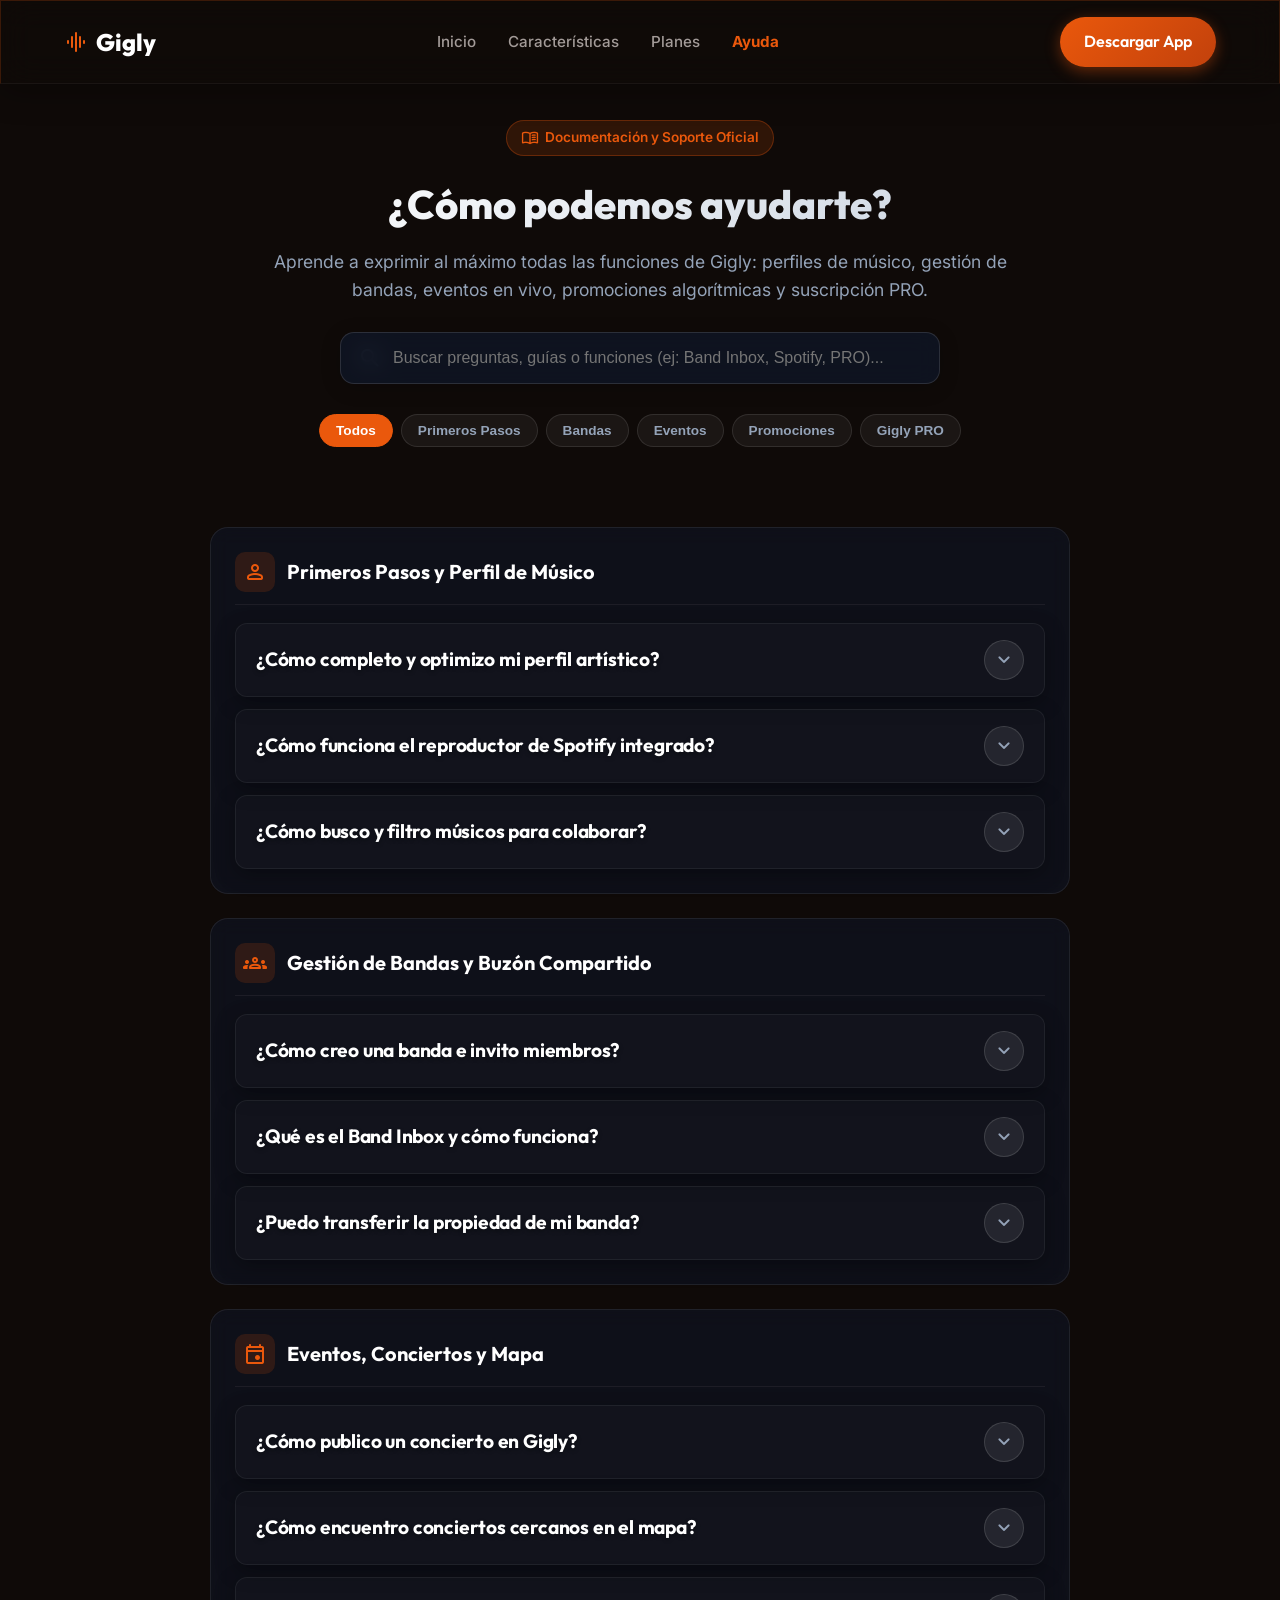
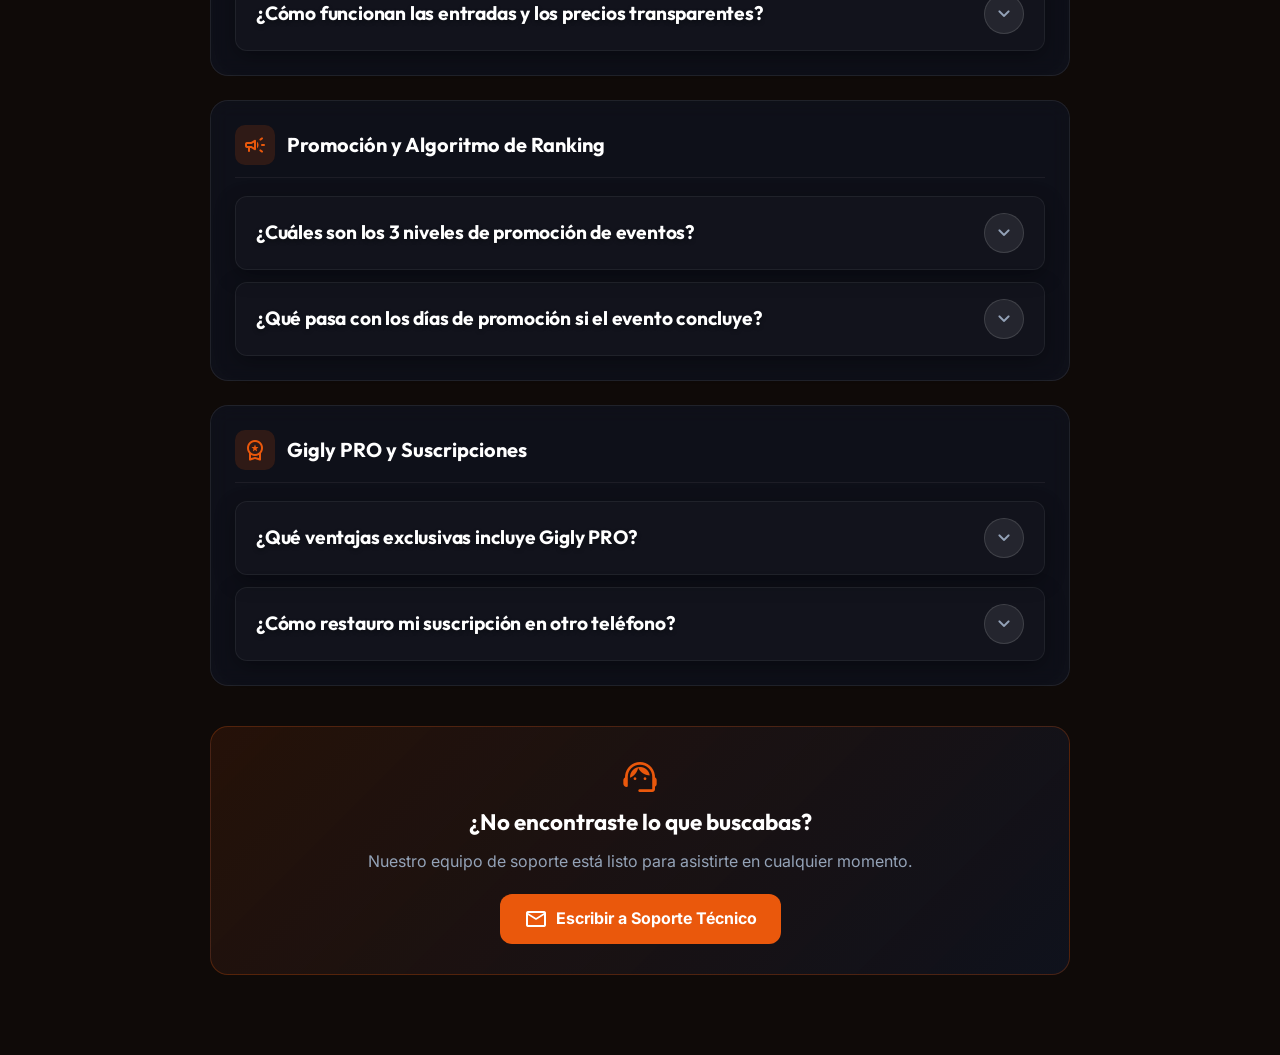
==== ayuda/index.html @ 51da0453 "feat(help): add interactive help center portal and redirects" ====
<!doctype html>
<html lang="es">

<head>
  <meta charset="UTF-8" />
  <meta name="viewport" content="width=device-width, initial-scale=1.0" />
  <title>Centro de Ayuda - Gigly</title>
  <meta name="description"
    content="Centro de Ayuda, guías de uso, tutoriales y preguntas frecuentes para músicos, bandas y organizadores en Gigly." />

  <!-- SEO & Open Graph -->
  <link rel="canonical" href="https://gigly-app.com/ayuda/" />
  <meta property="og:type" content="website" />
  <meta property="og:url" content="https://gigly-app.com/ayuda/" />
  <meta property="og:title" content="Centro de Ayuda - Gigly" />
  <meta property="og:description"
    content="Guías de uso, tutoriales paso a paso y preguntas frecuentes de la plataforma Gigly." />

  <!-- Fonts -->
  <link rel="preconnect" href="https://fonts.googleapis.com" />
  <link rel="preconnect" href="https://fonts.gstatic.com" crossorigin />
  <link
    href="https://fonts.googleapis.com/css2?family=Outfit:wght@300;400;500;600;700;800&family=Inter:wght@400;500;600;700&display=swap"
    rel="stylesheet" />

  <!-- Icons -->
  <link href="https://fonts.googleapis.com/css2?family=Material+Symbols+Rounded:opsz,wght,FILL,GRAD@24,400,1,0"
    rel="stylesheet" />

  <!-- Styles -->
  <link rel="stylesheet" href="../styles.css" />

  <style>
    .help-hero {
      padding: 120px 20px 40px;
      text-align: center;
      max-width: 800px;
      margin: 0 auto;
    }
    .help-badge {
      display: inline-flex;
      align-items: center;
      gap: 6px;
      background: rgba(234, 88, 12, 0.15);
      border: 1px solid rgba(234, 88, 12, 0.3);
      color: #ea580c;
      padding: 6px 14px;
      border-radius: 20px;
      font-size: 0.85rem;
      font-weight: 600;
      margin-bottom: 16px;
    }
    .help-title {
      font-size: 2.5rem;
      font-weight: 800;
      margin-bottom: 12px;
      background: linear-gradient(135deg, #ffffff 0%, #cbd5e1 100%);
      -webkit-background-clip: text;
      -webkit-text-fill-color: transparent;
    }
    .help-desc {
      color: #94a3b8;
      font-size: 1.1rem;
      line-height: 1.6;
      margin-bottom: 28px;
    }
    .search-wrapper {
      position: relative;
      max-width: 600px;
      margin: 0 auto 30px;
    }
    .search-input {
      width: 100%;
      padding: 16px 20px 16px 52px;
      border-radius: 14px;
      border: 1px solid rgba(255, 255, 255, 0.12);
      background: rgba(15, 23, 42, 0.7);
      backdrop-filter: blur(12px);
      color: #fff;
      font-size: 1rem;
      outline: none;
      transition: all 0.2s ease;
      box-shadow: 0 4px 20px rgba(0, 0, 0, 0.2);
    }
    .search-input:focus {
      border-color: #ea580c;
      box-shadow: 0 0 0 3px rgba(234, 88, 12, 0.25);
    }
    .search-icon {
      position: absolute;
      left: 18px;
      top: 50%;
      transform: translateY(-50%);
      color: #94a3b8;
      pointer-events: none;
    }
    .filter-pills {
      display: flex;
      flex-wrap: wrap;
      justify-content: center;
      gap: 8px;
      margin-bottom: 40px;
    }
    .filter-pill {
      background: rgba(255, 255, 255, 0.05);
      border: 1px solid rgba(255, 255, 255, 0.1);
      color: #94a3b8;
      padding: 8px 16px;
      border-radius: 20px;
      font-size: 0.85rem;
      font-weight: 600;
      cursor: pointer;
      transition: all 0.2s ease;
    }
    .filter-pill:hover,
    .filter-pill.active {
      background: #ea580c;
      color: #fff;
      border-color: #ea580c;
    }
    .help-container {
      max-width: 900px;
      margin: 0 auto;
      padding: 0 20px 80px;
    }
    .category-card {
      background: rgba(15, 23, 42, 0.5);
      border: 1px solid rgba(255, 255, 255, 0.08);
      border-radius: 18px;
      padding: 24px;
      margin-bottom: 24px;
      backdrop-filter: blur(10px);
    }
    .category-header {
      display: flex;
      align-items: center;
      gap: 12px;
      margin-bottom: 18px;
      padding-bottom: 12px;
      border-bottom: 1px solid rgba(255, 255, 255, 0.06);
    }
    .category-icon {
      width: 40px;
      height: 40px;
      border-radius: 10px;
      background: rgba(234, 88, 12, 0.15);
      color: #ea580c;
      display: flex;
      align-items: center;
      justify-content: center;
    }
    .category-title {
      font-size: 1.25rem;
      font-weight: 700;
      color: #fff;
      margin: 0;
    }
    .faq-accordion {
      display: flex;
      flex-direction: column;
      gap: 12px;
    }
    .faq-item {
      border: 1px solid rgba(255, 255, 255, 0.06);
      border-radius: 12px;
      background: rgba(255, 255, 255, 0.02);
      overflow: hidden;
      transition: all 0.2s ease;
    }
    .faq-item:hover {
      border-color: rgba(234, 88, 12, 0.3);
    }
    .faq-question {
      padding: 16px 20px;
      display: flex;
      align-items: center;
      justify-content: space-between;
      cursor: pointer;
      font-weight: 600;
      color: #e2e8f0;
      user-select: none;
    }
    .faq-question .chevron {
      color: #94a3b8;
      transition: transform 0.2s ease;
    }
    .faq-item.open .chevron {
      transform: rotate(180deg);
      color: #ea580c;
    }
    .faq-answer {
      max-height: 0;
      overflow: hidden;
      transition: max-height 0.3s cubic-bezier(0, 1, 0, 1);
      padding: 0 20px;
      color: #94a3b8;
      font-size: 0.95rem;
      line-height: 1.6;
    }
    .faq-item.open .faq-answer {
      max-height: 500px;
      padding: 0 20px 18px;
    }
    .contact-card {
      background: linear-gradient(135deg, rgba(234, 88, 12, 0.1) 0%, rgba(15, 23, 42, 0.6) 100%);
      border: 1px solid rgba(234, 88, 12, 0.25);
      border-radius: 18px;
      padding: 30px;
      text-align: center;
      margin-top: 40px;
    }
    .contact-card h3 {
      font-size: 1.4rem;
      margin-bottom: 8px;
      color: #fff;
    }
    .contact-card p {
      color: #94a3b8;
      margin-bottom: 20px;
    }
    .btn-contact {
      display: inline-flex;
      align-items: center;
      gap: 8px;
      background: #ea580c;
      color: #fff;
      padding: 12px 24px;
      border-radius: 12px;
      font-weight: 700;
      text-decoration: none;
      transition: all 0.2s ease;
    }
    .btn-contact:hover {
      background: #c2410c;
      transform: translateY(-2px);
    }
  </style>
</head>

<body>
  <!-- Navigation -->
  <nav class="navbar glass">
    <div class="nav-content">
      <a href="../index.html" class="logo">
        <span class="material-symbols-rounded logo-icon">graphic_eq</span>
        Gigly
      </a>
      <div class="nav-links">
        <a href="../index.html">Inicio</a>
        <a href="../index.html#features">Características</a>
        <a href="../planes/index.html">Planes</a>
        <a href="index.html" style="color: #ea580c; font-weight: 700;">Ayuda</a>
      </div>
      <div class="nav-actions">
        <a href="../index.html#download" class="btn btn-primary">Descargar App</a>
      </div>
    </div>
  </nav>

  <!-- Hero & Buscador -->
  <header class="help-hero">
    <div class="help-badge">
      <span class="material-symbols-rounded" style="font-size: 18px;">menu_book</span>
      Documentación y Soporte Oficial
    </div>
    <h1 class="help-title">¿Cómo podemos ayudarte?</h1>
    <p class="help-desc">
      Aprende a exprimir al máximo todas las funciones de Gigly: perfiles de músico, gestión de bandas, eventos en vivo, promociones algorítmicas y suscripción PRO.
    </p>

    <div class="search-wrapper">
      <span class="material-symbols-rounded search-icon">search</span>
      <input type="text" id="helpSearch" class="search-input" placeholder="Buscar preguntas, guías o funciones (ej: Band Inbox, Spotify, PRO)..." autocomplete="off" />
    </div>

    <!-- Píldoras de filtro -->
    <div class="filter-pills" id="filterPills">
      <button class="filter-pill active" data-category="all">Todos</button>
      <button class="filter-pill" data-category="general">Primeros Pasos</button>
      <button class="filter-pill" data-category="bands">Bandas</button>
      <button class="filter-pill" data-category="events">Eventos</button>
      <button class="filter-pill" data-category="promotions">Promociones</button>
      <button class="filter-pill" data-category="pro">Gigly PRO</button>
    </div>
  </header>

  <!-- Contenedor Principal de Categorías -->
  <main class="help-container" id="helpContent">
    <!-- Categoría 1: Primeros Pasos -->
    <section class="category-card" data-category="general">
      <div class="category-header">
        <div class="category-icon">
          <span class="material-symbols-rounded">person</span>
        </div>
        <h2 class="category-title">Primeros Pasos y Perfil de Músico</h2>
      </div>
      <div class="faq-accordion">
        <div class="faq-item">
          <div class="faq-question">
            <span>¿Cómo completo y optimizo mi perfil artístico?</span>
            <span class="material-symbols-rounded chevron">expand_more</span>
          </div>
          <div class="faq-answer">
            Ve a tu perfil tocando tu avatar y pulsa <strong>Editar Perfil</strong>. Podrás ingresar tu nombre artístico, bio, instrumentos principales con nivel de destreza, géneros musicales y tus enlaces a redes sociales y reproductor embebido de Spotify.
          </div>
        </div>

        <div class="faq-item">
          <div class="faq-question">
            <span>¿Cómo funciona el reproductor de Spotify integrado?</span>
            <span class="material-symbols-rounded chevron">expand_more</span>
          </div>
          <div class="faq-answer">
            Copia el enlace de cualquier canción, álbum o playlist desde la app de Spotify y pégalo en la sección de enlaces de tu perfil. Gigly generará un widget interactivo donde otros usuarios podrán escuchar tus canciones sin salir de la app.
          </div>
        </div>

        <div class="faq-item">
          <div class="faq-question">
            <span>¿Cómo busco y filtro músicos para colaborar?</span>
            <span class="material-symbols-rounded chevron">expand_more</span>
          </div>
          <div class="faq-answer">
            En la pestaña <strong>Explorar Músicos</strong>, utiliza los filtros combinados de género musical, instrumento específico y distancia geográfica para localizar artistas que encajen con tu proyecto.
          </div>
        </div>
      </div>
    </section>

    <!-- Categoría 2: Bandas -->
    <section class="category-card" data-category="bands">
      <div class="category-header">
        <div class="category-icon">
          <span class="material-symbols-rounded">groups</span>
        </div>
        <h2 class="category-title">Gestión de Bandas y Buzón Compartido</h2>
      </div>
      <div class="faq-accordion">
        <div class="faq-item">
          <div class="faq-question">
            <span>¿Cómo creo una banda e invito miembros?</span>
            <span class="material-symbols-rounded chevron">expand_more</span>
          </div>
          <div class="faq-answer">
            Desde la pestaña <strong>Bandas</strong>, pulsa <strong>+ Crear Banda</strong>. Ingresa el nombre, género y foto. Luego, en el panel administrativo de la banda, pulsa <strong>Invitar Integrantes</strong> para buscarlos en Gigly o compartir un enlace directo.
          </div>
        </div>

        <div class="faq-item">
          <div class="faq-question">
            <span>¿Qué es el Band Inbox y cómo funciona?</span>
            <span class="material-symbols-rounded chevron">expand_more</span>
          </div>
          <div class="faq-answer">
            El <strong>Band Inbox</strong> es un buzón centralizado donde todos los administradores de una banda pueden leer y contestar mensajes de promotores, salas y fans en nombre de la agrupación musical, con registro interno del miembro que escribió.
          </div>
        </div>

        <div class="faq-item">
          <div class="faq-question">
            <span>¿Puedo transferir la propiedad de mi banda?</span>
            <span class="material-symbols-rounded chevron">expand_more</span>
          </div>
          <div class="faq-answer">
            Sí. Como Propietario, entra en el Panel de Administración de la banda > Miembros, selecciona al integrante deseado y pulsa <strong>Transferir Propiedad</strong> para delegar la titularidad legal del grupo.
          </div>
        </div>
      </div>
    </section>

    <!-- Categoría 3: Eventos -->
    <section class="category-card" data-category="events">
      <div class="category-header">
        <div class="category-icon">
          <span class="material-symbols-rounded">event</span>
        </div>
        <h2 class="category-title">Eventos, Conciertos y Mapa</h2>
      </div>
      <div class="faq-accordion">
        <div class="faq-item">
          <div class="faq-question">
            <span>¿Cómo publico un concierto en Gigly?</span>
            <span class="material-symbols-rounded chevron">expand_more</span>
          </div>
          <div class="faq-answer">
            En la sección de <strong>Eventos</strong>, pulsa <strong>+ Nuevo Evento</strong>. Completa el título, fecha, hora, ubicación exacta en el mapa, bandas participantes y el enlace de boletería oficial.
          </div>
        </div>

        <div class="faq-item">
          <div class="faq-question">
            <span>¿Cómo encuentro conciertos cercanos en el mapa?</span>
            <span class="material-symbols-rounded chevron">expand_more</span>
          </div>
          <div class="faq-answer">
            En la pestaña de Eventos, activa la <strong>Vista Mapa</strong>. Podrás ver los conciertos geolocalizados cerca de ti con el cálculo de distancia en kilómetros en tiempo real mediante GPS.
          </div>
        </div>

        <div class="faq-item">
          <div class="faq-question">
            <span>¿Cómo funcionan las entradas y los precios transparentes?</span>
            <span class="material-symbols-rounded chevron">expand_more</span>
          </div>
          <div class="faq-answer">
            Gigly muestra el precio numérico más accesible verificado por el proveedor (Ticketmaster, Eventbrite, etc.). Si no hay precio fijo confirmado o es preventa cerrada, verás honestamente <em>"Consultar boletería"</em> sin estimaciones erróneas.
          </div>
        </div>
      </div>
    </section>

    <!-- Categoría 4: Promociones -->
    <section class="category-card" data-category="promotions">
      <div class="category-header">
        <div class="category-icon">
          <span class="material-symbols-rounded">campaign</span>
        </div>
        <h2 class="category-title">Promoción y Algoritmo de Ranking</h2>
      </div>
      <div class="faq-accordion">
        <div class="faq-item">
          <div class="faq-question">
            <span>¿Cuáles son los 3 niveles de promoción de eventos?</span>
            <span class="material-symbols-rounded chevron">expand_more</span>
          </div>
          <div class="faq-answer">
            <strong>Básico:</strong> 100 puntos base de ranking y alcance en la ciudad del show.<br/>
            <strong>Intermedio:</strong> 200 puntos base, segmentación de ciudades adicionales y edad.<br/>
            <strong>Premium:</strong> 300 puntos base, máxima prioridad algorítmica y badge dorado "Destacado".
          </div>
        </div>

        <div class="faq-item">
          <div class="faq-question">
            <span>¿Qué pasa con los días de promoción si el evento concluye?</span>
            <span class="material-symbols-rounded chevron">expand_more</span>
          </div>
          <div class="faq-answer">
            El sistema limita la duración de la promoción a los días restantes hasta la fecha del evento. Cuando el concierto finaliza, la promoción se da de baja automáticamente para garantizar cero desperdicio de días en directos concluidos.
          </div>
        </div>
      </div>
    </section>

    <!-- Categoría 5: Gigly PRO -->
    <section class="category-card" data-category="pro">
      <div class="category-header">
        <div class="category-icon">
          <span class="material-symbols-rounded">workspace_premium</span>
        </div>
        <h2 class="category-title">Gigly PRO y Suscripciones</h2>
      </div>
      <div class="faq-accordion">
        <div class="faq-item">
          <div class="faq-question">
            <span>¿Qué ventajas exclusivas incluye Gigly PRO?</span>
            <span class="material-symbols-rounded chevron">expand_more</span>
          </div>
          <div class="faq-answer">
            Distintivo dorado PRO en tu perfil, curvas de analíticas por hora de las últimas 24 horas (vistas, guardados y clics de entradas), prioridad en búsquedas de músicos y proyectos ilimitados.
          </div>
        </div>

        <div class="faq-item">
          <div class="faq-question">
            <span>¿Cómo restauro mi suscripción en otro teléfono?</span>
            <span class="material-symbols-rounded chevron">expand_more</span>
          </div>
          <div class="faq-answer">
            Abre Gigly > Configuración > Cuenta y pulsa <strong>Restaurar Compras</strong>. Tu suscripción activa se sincronizará automáticamente con Google Play o Apple App Store.
          </div>
        </div>
      </div>
    </section>

    <!-- Tarjeta de Contacto Directo -->
    <div class="contact-card">
      <span class="material-symbols-rounded" style="font-size: 40px; color: #ea580c; margin-bottom: 8px;">support_agent</span>
      <h3>¿No encontraste lo que buscabas?</h3>
      <p>Nuestro equipo de soporte está listo para asistirte en cualquier momento.</p>
      <a href="mailto:support@gigly-app.com?subject=Consulta%20Soporte%20Gigly" class="btn-contact">
        <span class="material-symbols-rounded">mail</span>
        Escribir a Soporte Técnico
      </a>
    </div>
  </main>

  <script>
    // Acordeón interactivo
    document.querySelectorAll('.faq-question').forEach(question => {
      question.addEventListener('click', () => {
        const item = question.parentElement;
        const isOpen = item.classList.contains('open');
        
        // Cerrar otros en la misma categoría si se desea acordeón exclusivo
        item.parentElement.querySelectorAll('.faq-item').forEach(other => {
          if (other !== item) other.classList.remove('open');
        });
        
        item.classList.toggle('open', !isOpen);
      });
    });

    // Filtro por píldoras
    const pills = document.querySelectorAll('.filter-pill');
    const cards = document.querySelectorAll('.category-card');

    pills.forEach(pill => {
      pill.addEventListener('click', () => {
        pills.forEach(p => p.classList.remove('active'));
        pill.classList.add('active');

        const cat = pill.dataset.category;
        cards.forEach(card => {
          if (cat === 'all' || card.dataset.category === cat) {
            card.style.display = 'block';
          } else {
            card.style.display = 'none';
          }
        });
      });
    });

    // Búsqueda en tiempo real
    const searchInput = document.getElementById('helpSearch');
    searchInput.addEventListener('input', (e) => {
      const term = e.target.value.toLowerCase().trim();
      
      document.querySelectorAll('.faq-item').forEach(item => {
        const text = item.textContent.toLowerCase();
        if (text.includes(term)) {
          item.style.display = 'block';
          if (term.length > 2) item.classList.add('open');
        } else {
          item.style.display = 'none';
          item.classList.remove('open');
        }
      });

      // Mostrar/ocultar tarjetas según si tienen items visibles
      cards.forEach(card => {
        const visibleItems = card.querySelectorAll('.faq-item[style="display: block;"], .faq-item:not([style*="display: none"])');
        if (term === '' || visibleItems.length > 0) {
          card.style.display = 'block';
        } else {
          card.style.display = 'none';
        }
      });
    });
  </script>
</body>

</html>
---- styles.css ----
/* 
  Gigly (Gigly) - Premium Landing Page Styles 
*/

:root {
  /* Brand Colors */
  --primary: #ea580c;
  --primary-light: #fb923c;
  --primary-dark: #c2410c;

  /* Dark Theme Colors */
  --bg-color: #0f0a08;
  --surface: rgba(30, 20, 15, 0.6);
  --surface-light: rgba(45, 30, 22, 0.8);
  --text-primary: #ffffff;
  --text-secondary: #a39b98;

  /* Utilities */
  --glass-border: rgba(234, 88, 12, 0.2);
  --glass-shadow: 0 8px 32px 0 rgba(0, 0, 0, 0.3);
  --blur: blur(16px);
  --transition: all 0.3s cubic-bezier(0.25, 0.8, 0.25, 1);
}

* {
  margin: 0;
  padding: 0;
  box-sizing: border-box;
}

html {
  scroll-behavior: smooth;
}

body {
  font-family: "Inter", sans-serif;
  background-color: var(--bg-color);
  color: var(--text-primary);
  line-height: 1.6;
  overflow-x: hidden;
}

h1,
h2,
h3,
h4,
.logo {
  font-family: "Outfit", sans-serif;
}

/* Glassmorphism Utility */
.glass {
  background: var(--surface);
  backdrop-filter: var(--blur);
  -webkit-backdrop-filter: var(--blur);
  border: 1px solid var(--glass-border);
  box-shadow: var(--glass-shadow);
}

.text-gradient {
  background: linear-gradient(135deg, var(--primary-light), var(--primary));
  -webkit-background-clip: text;
  -webkit-text-fill-color: transparent;
  background-clip: text;
}

/* Buttons */
.btn {
  display: inline-flex;
  align-items: center;
  justify-content: center;
  gap: 8px;
  padding: 12px 24px;
  border-radius: 100px;
  font-family: "Outfit", sans-serif;
  font-weight: 600;
  font-size: 1rem;
  cursor: pointer;
  transition: var(--transition);
  border: none;
  text-decoration: none;
}

.btn-primary {
  background: linear-gradient(135deg, var(--primary), var(--primary-dark));
  color: white;
  box-shadow: 0 4px 15px rgba(234, 88, 12, 0.4);
}

.btn-primary:hover {
  transform: translateY(-2px);
  box-shadow: 0 6px 20px rgba(234, 88, 12, 0.6);
}

.btn-store {
  background: rgba(255, 255, 255, 0.1);
  color: white;
  border: 1px solid rgba(255, 255, 255, 0.2);
  backdrop-filter: blur(10px);
}

.btn-store:hover {
  background: rgba(255, 255, 255, 0.2);
  transform: translateY(-2px);
}

/* Navigation */
.navbar {
  position: fixed;
  top: 0;
  left: 0;
  width: 100%;
  z-index: 1000;
  border-bottom: 1px solid rgba(255, 255, 255, 0.05);
  background: rgba(15, 10, 8, 0.8);
}

.nav-content {
  max-width: 1200px;
  margin: 0 auto;
  padding: 16px 24px;
  display: flex;
  justify-content: space-between;
  align-items: center;
}

.logo {
  display: flex;
  align-items: center;
  gap: 8px;
  font-size: 1.5rem;
  font-weight: 800;
  color: white;
  text-decoration: none;
}

.logo-icon {
  color: var(--primary);
}

.nav-links {
  display: flex;
  gap: 32px;
}

.nav-links a {
  color: var(--text-secondary);
  text-decoration: none;
  font-weight: 500;
  transition: var(--transition);
  font-size: 0.95rem;
}

.nav-links a:hover {
  color: var(--primary-light);
}

.menu-btn {
  display: none;
  background: none;
  border: none;
  color: white;
  font-size: 1.5rem;
  cursor: pointer;
}

/* Hero Section */
.hero {
  min-height: calc(100vh - 80px);
  display: flex;
  align-items: center;
  position: relative;
  padding: 100px 24px 80px;
  overflow: hidden;
}

.hero-content {
  display: flex;
  flex-direction: column;
  align-items: center;
  text-align: center;
  max-width: 560px;
  width: 100%;
  margin: 0 auto;
}

.hero-background {
  position: absolute;
  top: -20%;
  right: -10%;
  width: 60%;
  height: 80%;
  background: radial-gradient(
    circle,
    rgba(234, 88, 12, 0.15) 0%,
    rgba(0, 0, 0, 0) 70%
  );
  filter: blur(60px);
  z-index: -1;
}

.hero-background::before {
  content: "";
  position: absolute;
  bottom: -50%;
  left: -50%;
  width: 80%;
  height: 80%;
  background: radial-gradient(
    circle,
    rgba(234, 88, 12, 0.1) 0%,
    rgba(0, 0, 0, 0) 70%
  );
  filter: blur(40px);
}

.hero > div {
  max-width: 1200px;
  margin: 0 auto;
  width: 100%;
  display: grid;
  grid-template-columns: minmax(0, 560px) minmax(300px, 1fr);
  gap: 60px;
  align-items: center;
  justify-content: center;
  justify-items: center;
}

/* Center hero content for better UX */
/* Duplicate hero content rule removed; main styling is defined above. */

.badge {
  display: inline-block;
  padding: 6px 16px;
  background: rgba(234, 88, 12, 0.1);
  border: 1px solid rgba(234, 88, 12, 0.3);
  color: var(--primary-light);
  border-radius: 100px;
  font-size: 0.85rem;
  font-weight: 600;
  margin-bottom: 24px;
}

.hero-title {
  font-size: 4rem;
  line-height: 1.1;
  margin-bottom: 24px;
  letter-spacing: -0.02em;
}

.hero-subtitle {
  font-size: 1.125rem;
  color: var(--text-secondary);
  margin-bottom: 32px;
  max-width: 720px;
}

.hero-buttons {
  display: flex;
  gap: 16px;
  justify-content: center;
}

/* Hero Visual (Mockup) */
.hero-visual {
  position: relative;
  display: flex;
  justify-content: center;
}

.mockup-container {
  width: 300px;
  height: 600px;
  background: #000;
  border-radius: 40px;
  padding: 12px;
  border: 2px solid #333;
  box-shadow:
    0 20px 50px rgba(0, 0, 0, 0.5),
    0 0 0 1px rgba(255, 255, 255, 0.1);
  position: relative;
  z-index: 2;
  transform: rotate(5deg);
  transition: transform 0.5s ease;
}

.mockup-container:hover {
  transform: rotate(0deg) translateY(-10px);
}

.mockup-screen {
  width: 100%;
  height: 100%;
  background: #111;
  border-radius: 30px;
  overflow: hidden;
  position: relative;
}

.mockup-img {
  width: 100%;
  height: 100%;
  object-fit: cover;
  opacity: 0.6;
}

.mockup-ui {
  position: absolute;
  top: 0;
  left: 0;
  width: 100%;
  height: 100%;
  display: flex;
  flex-direction: column;
  justify-content: space-between;
  padding: 20px;
}

.ui-header {
  display: flex;
  justify-content: space-between;
  color: white;
  font-weight: 600;
}

.ui-card {
  padding: 16px;
  border-radius: 16px;
  margin-bottom: 20px;
}

.ui-user {
  display: flex;
  gap: 12px;
  align-items: center;
  margin-bottom: 16px;
}

.avatar {
  width: 40px;
  height: 40px;
  border-radius: 50%;
  background: linear-gradient(135deg, var(--primary), #ff0055);
}

.ui-user .name {
  font-weight: 600;
  font-size: 0.9rem;
}

.ui-user .location {
  font-size: 0.75rem;
  color: var(--text-secondary);
}

.ui-action {
  text-align: center;
  padding: 10px;
  border-radius: 8px;
  font-size: 0.85rem;
  font-weight: 600;
}

.floating-badge {
  position: absolute;
  padding: 12px 20px;
  border-radius: 16px;
  display: flex;
  align-items: center;
  gap: 12px;
  z-index: 3;
  animation: float 6s ease-in-out infinite;
}

.floating-badge strong {
  display: block;
  font-size: 0.9rem;
  color: white;
}

.floating-badge span:not(.material-symbols-rounded) {
  font-size: 0.75rem;
  color: var(--text-secondary);
}

.badge-1 {
  bottom: 18%;
  left: 8px;
  animation-delay: 0s;
}

.badge-2 {
  top: 28%;
  right: 8px;
  animation-delay: 2s;
}

@keyframes float {
  0%,
  100% {
    transform: translateY(0);
  }

  50% {
    transform: translateY(-15px);
  }
}

/* Sections General */
.section {
  padding: 100px 24px;
  max-width: 1200px;
  margin: 0 auto;
}

.section-header {
  margin-bottom: 60px;
  text-align: center;
}

.section-title {
  font-size: 2.5rem;
  margin-bottom: 16px;
}

.section-desc {
  color: var(--text-secondary);
  font-size: 1.1rem;
  max-width: 600px;
  margin: 0 auto;
}

/* Mission Section */
.mission-section {
  position: relative;
}

.mission-section .section-content {
  background: linear-gradient(
    to right,
    rgba(30, 20, 15, 0.8),
    rgba(45, 30, 22, 0.4)
  );
  padding: 60px;
  border-radius: 32px;
  border: 1px solid rgba(255, 255, 255, 0.05);
}

/* Features Grid */
.features-grid {
  display: grid;
  grid-template-columns: repeat(auto-fit, minmax(300px, 1fr));
  gap: 30px;
}

.feature-card {
  padding: 32px;
  border-radius: 24px;
  transition: var(--transition);
}

.feature-card:hover {
  transform: translateY(-5px);
  border-color: rgba(234, 88, 12, 0.4);
}

.feature-icon {
  width: 56px;
  height: 56px;
  background: rgba(234, 88, 12, 0.1);
  color: var(--primary-light);
  border-radius: 16px;
  display: flex;
  align-items: center;
  justify-content: center;
  margin-bottom: 24px;
}

.feature-icon span {
  font-size: 28px;
}

.feature-card h3 {
  font-size: 1.25rem;
  margin-bottom: 12px;
}

.feature-card p {
  color: var(--text-secondary);
  font-size: 0.95rem;
}

/* Promo Grid */
.tiers-grid {
  display: grid;
  grid-template-columns: repeat(auto-fit, minmax(250px, 1fr));
  gap: 24px;
}

.tier-card {
  padding: 32px 24px;
  border-radius: 24px;
  text-align: center;
  position: relative;
  transition: var(--transition);
}

.tier-card:hover {
  transform: translateY(-5px);
}

.tier-card.featured {
  border: 2px solid var(--primary);
  background: rgba(234, 88, 12, 0.05);
}

.popular-tag {
  position: absolute;
  top: 0;
  left: 50%;
  transform: translate(-50%, -50%);
  background: var(--primary);
  color: white;
  padding: 4px 12px;
  border-radius: 100px;
  font-size: 0.75rem;
  font-weight: 700;
  text-transform: uppercase;
}

.tier-name {
  font-weight: 700;
  font-size: 1.5rem;
  margin-bottom: 4px;
}

.tier-price {
  font-size: 1rem;
  color: var(--text-secondary);
  margin-bottom: 20px;
}

/* CTA Section */
.cta-container {
  padding: 80px 40px;
  border-radius: 40px;
  text-align: center;
  background: linear-gradient(
    135deg,
    rgba(234, 88, 12, 0.1),
    rgba(0, 0, 0, 0.5)
  );
  border: 1px solid rgba(234, 88, 12, 0.3);
}

.cta-container h2 {
  font-size: 3rem;
  margin-bottom: 20px;
}

.cta-container p {
  font-size: 1.2rem;
  color: var(--text-secondary);
  max-width: 600px;
  margin: 0 auto;
}

/* Footer */
.footer {
  border-top: 1px solid rgba(255, 255, 255, 0.05);
  padding: 40px 24px 20px;
  background: rgba(10, 5, 3, 0.8);
}

.footer-content {
  max-width: 1200px;
  margin: 0 auto;
  display: grid;
  grid-template-columns: 1fr 2fr;
  gap: 30px;
  margin-bottom: 30px;
}

.footer-brand p {
  color: var(--text-secondary);
  margin-top: 16px;
  max-width: 300px;
}

.footer-links {
  display: flex;
  justify-content: flex-end;
  gap: 40px;
}

.link-group h4 {
  margin-bottom: 24px;
  font-size: 1.1rem;
}

.link-group a {
  display: block;
  color: var(--text-secondary);
  text-decoration: none;
  margin-bottom: 12px;
  transition: var(--transition);
}

.link-group a:hover {
  color: var(--primary);
}

.footer-bottom {
  max-width: 1200px;
  margin: 0 auto;
  text-align: center;
  padding-top: 30px;
  border-top: 1px solid rgba(255, 255, 255, 0.05);
  color: var(--text-secondary);
  font-size: 0.9rem;
}

/* Animations (Intersection Observer used in JS) */
.fade-up {
  opacity: 0;
  transform: translateY(30px);
  transition:
    opacity 0.8s ease,
    transform 0.8s ease;
}

.fade-up.visible {
  opacity: 1;
  transform: translateY(0);
}

.delay-1 {
  transition-delay: 0.1s;
}

.delay-2 {
  transition-delay: 0.2s;
}

.delay-3 {
  transition-delay: 0.3s;
}

/* Phone Device Mockup Frame (Android Simulator Clean Frame) */
.phone-mockup-frame {
  width: 320px;
  height: 650px;
  background: #0d0806;
  border-radius: 36px;
  padding: 6px;
  border: 3px solid #33241d;
  box-shadow:
    0 25px 60px rgba(0, 0, 0, 0.7),
    0 0 0 1px rgba(255, 255, 255, 0.08),
    0 0 35px rgba(234, 88, 12, 0.15);
  position: relative;
  overflow: hidden;
  display: flex;
  flex-direction: column;
  transition: transform 0.4s cubic-bezier(0.2, 0.8, 0.2, 1), box-shadow 0.4s ease;
}

.phone-mockup-frame:hover {
  transform: translateY(-6px);
  box-shadow:
    0 35px 80px rgba(0, 0, 0, 0.8),
    0 0 45px rgba(234, 88, 12, 0.3);
}

.phone-screen-container {
  width: 100%;
  height: 100%;
  background: #000;
  border-radius: 30px;
  overflow: hidden;
  position: relative;
}

.phone-screen-container img {
  width: 100%;
  height: 100%;
  object-fit: cover;
  object-position: top center;
  display: block;
  transition: opacity 0.3s ease, transform 0.3s ease;
}

/* ======================================================
   SHOWCASE SECTION STYLES
   ====================================================== */
.showcase-section {
  padding: 100px 24px;
  position: relative;
  background: radial-gradient(circle at 50% 30%, rgba(234, 88, 12, 0.06) 0%, transparent 70%);
}

.category-tabs {
  display: flex;
  justify-content: center;
  gap: 12px;
  flex-wrap: wrap;
  margin-bottom: 28px;
}

.category-tab-btn {
  background: rgba(255, 255, 255, 0.04);
  border: 1px solid rgba(255, 255, 255, 0.1);
  color: var(--text-secondary);
  padding: 12px 24px;
  border-radius: 100px;
  font-family: "Outfit", sans-serif;
  font-size: 1rem;
  font-weight: 600;
  cursor: pointer;
  transition: var(--transition);
  display: inline-flex;
  align-items: center;
  gap: 8px;
}

.category-tab-btn:hover {
  background: rgba(234, 88, 12, 0.1);
  color: #fff;
  border-color: rgba(234, 88, 12, 0.4);
}

.category-tab-btn.active {
  background: linear-gradient(135deg, var(--primary), var(--primary-dark));
  color: #fff;
  border-color: transparent;
  box-shadow: 0 4px 20px rgba(234, 88, 12, 0.4);
}

/* Sub-screen Pills */
.subscreen-selector {
  display: flex;
  justify-content: center;
  gap: 8px;
  flex-wrap: wrap;
  margin-bottom: 40px;
}

.subscreen-pill {
  background: rgba(30, 20, 15, 0.7);
  border: 1px solid var(--glass-border);
  color: var(--text-secondary);
  padding: 8px 18px;
  border-radius: 100px;
  font-size: 0.88rem;
  font-weight: 500;
  cursor: pointer;
  transition: var(--transition);
}

.subscreen-pill:hover {
  color: #fff;
  border-color: var(--primary-light);
}

.subscreen-pill.active {
  background: rgba(234, 88, 12, 0.2);
  color: var(--primary-light);
  border-color: var(--primary);
  font-weight: 600;
}

/* Showcase Grid Layout */
.showcase-display {
  max-width: 1100px;
  margin: 0 auto;
  display: grid;
  grid-template-columns: minmax(300px, 340px) 1fr;
  gap: 50px;
  align-items: center;
  padding: 40px;
  border-radius: 32px;
}

.showcase-info {
  display: flex;
  flex-direction: column;
  gap: 20px;
}

.showcase-badge {
  align-self: flex-start;
  background: rgba(234, 88, 12, 0.15);
  color: var(--primary-light);
  border: 1px solid rgba(234, 88, 12, 0.3);
  padding: 6px 14px;
  border-radius: 100px;
  font-size: 0.82rem;
  font-weight: 600;
  text-transform: uppercase;
  letter-spacing: 0.05em;
}

.showcase-title {
  font-size: 2.2rem;
  line-height: 1.2;
  color: #fff;
}

.showcase-desc {
  font-size: 1.05rem;
  color: var(--text-secondary);
  line-height: 1.7;
}

.showcase-features-list {
  list-style: none;
  display: flex;
  flex-direction: column;
  gap: 12px;
  margin-top: 8px;
}

.showcase-features-list li {
  display: flex;
  align-items: flex-start;
  gap: 12px;
  font-size: 0.98rem;
  color: #e5e5e5;
}

.showcase-features-list .material-symbols-rounded {
  color: var(--primary-light);
  font-size: 1.2rem;
  margin-top: 2px;
}

.showcase-tech-tags {
  display: flex;
  gap: 10px;
  flex-wrap: wrap;
  margin-top: 10px;
}

.tech-tag {
  background: rgba(255, 255, 255, 0.05);
  border: 1px solid rgba(255, 255, 255, 0.1);
  padding: 4px 12px;
  border-radius: 6px;
  font-size: 0.78rem;
  color: var(--text-secondary);
  font-family: monospace;
}

/* ======================================================
   PLANES / PRICING PAGE STYLES
   ====================================================== */
.pricing-page-hero {
  padding: 130px 24px 60px;
  text-align: center;
  position: relative;
}

.pricing-container {
  max-width: 1200px;
  margin: 0 auto;
  padding: 0 24px 80px;
}

/* Billing Toggle Switch */
.billing-toggle-wrapper {
  display: inline-flex;
  align-items: center;
  background: rgba(30, 20, 15, 0.8);
  border: 1px solid var(--glass-border);
  padding: 6px;
  border-radius: 100px;
  margin: 30px auto 50px;
  gap: 8px;
}

.billing-toggle-btn {
  background: none;
  border: none;
  color: var(--text-secondary);
  padding: 10px 24px;
  border-radius: 100px;
  font-family: "Outfit", sans-serif;
  font-weight: 600;
  font-size: 0.95rem;
  cursor: pointer;
  transition: var(--transition);
}

.billing-toggle-btn.active {
  background: var(--primary);
  color: white;
  box-shadow: 0 4px 15px rgba(234, 88, 12, 0.4);
}

.discount-badge {
  background: #10b981;
  color: #fff;
  font-size: 0.75rem;
  font-weight: 700;
  padding: 2px 8px;
  border-radius: 100px;
  margin-left: 6px;
}

/* Dual Plan Cards Grid */
.plans-comparison-grid {
  display: grid;
  grid-template-columns: repeat(auto-fit, minmax(360px, 1fr));
  gap: 40px;
  align-items: stretch;
  margin-bottom: 80px;
}

.plan-card {
  padding: 40px;
  border-radius: 28px;
  display: flex;
  flex-direction: column;
  position: relative;
  transition: var(--transition);
}

.plan-card:hover {
  transform: translateY(-6px);
}

.plan-card.featured {
  border: 2px solid var(--primary);
  box-shadow: 0 12px 40px rgba(234, 88, 12, 0.25);
  background: linear-gradient(180deg, rgba(45, 25, 18, 0.8) 0%, rgba(20, 12, 10, 0.9) 100%);
}

.plan-ribbon {
  position: absolute;
  top: -14px;
  left: 50%;
  transform: translateX(-50%);
  background: linear-gradient(135deg, var(--primary), var(--primary-light));
  color: white;
  padding: 6px 20px;
  border-radius: 100px;
  font-size: 0.82rem;
  font-weight: 700;
  letter-spacing: 0.05em;
  box-shadow: 0 4px 15px rgba(234, 88, 12, 0.4);
}

.plan-header {
  margin-bottom: 24px;
  text-align: center;
}

.plan-name {
  font-size: 1.8rem;
  font-weight: 700;
  margin-bottom: 8px;
}

.plan-tagline {
  color: var(--text-secondary);
  font-size: 0.92rem;
}

.plan-price-box {
  margin: 20px 0;
  text-align: center;
}

.plan-price {
  font-size: 3rem;
  font-weight: 800;
  font-family: "Outfit", sans-serif;
  color: #fff;
}

.plan-price-period {
  font-size: 0.95rem;
  color: var(--text-secondary);
}

.plan-trial-notice {
  background: rgba(234, 88, 12, 0.12);
  border: 1px solid rgba(234, 88, 12, 0.25);
  padding: 10px 16px;
  border-radius: 12px;
  font-size: 0.85rem;
  color: var(--primary-light);
  display: flex;
  align-items: center;
  justify-content: center;
  gap: 8px;
  margin-bottom: 24px;
}

/* Plan Mobile Preview Thumbnail */
.plan-mockup-preview {
  display: flex;
  justify-content: center;
  margin-bottom: 28px;
}

.plan-phone-thumb {
  width: 220px;
  height: 440px;
  border-radius: 30px;
  overflow: hidden;
  border: 2px solid rgba(255, 255, 255, 0.1);
  box-shadow: 0 10px 30px rgba(0, 0, 0, 0.5);
  position: relative;
}

.plan-phone-thumb img {
  width: 100%;
  height: 100%;
  object-fit: cover;
  object-position: top;
}

.plan-features-list {
  list-style: none;
  display: flex;
  flex-direction: column;
  gap: 14px;
  margin-bottom: 32px;
  flex-grow: 1;
}

.plan-features-list li {
  display: flex;
  align-items: flex-start;
  gap: 12px;
  font-size: 0.95rem;
  color: #e0e0e0;
}

.plan-features-list .check-icon {
  color: #10b981;
  font-size: 1.25rem;
  font-weight: bold;
}

.plan-features-list .pro-check-icon {
  color: var(--primary-light);
  font-size: 1.25rem;
  font-weight: bold;
}

/* ======================================================
   FEATURE COMPARISON TABLE (PREMIUM GLASS MATRIX)
   ====================================================== */
.comparison-table-section {
  max-width: 1050px;
  margin: 100px auto 0;
}

.table-wrapper {
  overflow-x: auto;
  border-radius: 24px;
  background: rgba(22, 14, 10, 0.75);
  border: 1px solid rgba(234, 88, 12, 0.25);
  box-shadow: 0 16px 40px rgba(0, 0, 0, 0.4), 0 0 25px rgba(234, 88, 12, 0.08);
  backdrop-filter: blur(20px);
  -webkit-backdrop-filter: blur(20px);
}

.comparison-table {
  width: 100%;
  border-collapse: collapse;
  text-align: left;
}

.comparison-table thead th {
  padding: 24px 28px;
  font-family: 'Outfit', sans-serif;
  font-size: 1.15rem;
  font-weight: 700;
  color: #ffffff;
  background: rgba(35, 22, 16, 0.95);
  border-bottom: 2px solid rgba(234, 88, 12, 0.3);
  letter-spacing: -0.2px;
}

.comparison-table thead th.highlight-col {
  background: linear-gradient(180deg, rgba(234, 88, 12, 0.22) 0%, rgba(35, 22, 16, 0.9) 100%);
  color: #fb923c;
  font-size: 1.25rem;
  font-weight: 800;
  border-bottom: 2px solid var(--primary);
  position: relative;
}

.comparison-table tbody tr {
  border-bottom: 1px solid rgba(255, 255, 255, 0.06);
  transition: background 0.2s ease;
}

.comparison-table tbody tr:last-child {
  border-bottom: none;
}

.comparison-table tbody tr:hover {
  background: rgba(255, 255, 255, 0.035);
}

.comparison-table tbody td {
  padding: 20px 28px;
  color: #f3f4f6;
  font-size: 1rem;
  font-weight: 500;
  line-height: 1.5;
}

.comparison-table td.highlight-col {
  background: rgba(234, 88, 12, 0.06);
  border-left: 1px solid rgba(234, 88, 12, 0.15);
  border-right: 1px solid rgba(234, 88, 12, 0.15);
}

.comparison-table td:nth-child(2),
.comparison-table td:nth-child(3),
.comparison-table th:nth-child(2),
.comparison-table th:nth-child(3) {
  text-align: center;
  width: 22%;
}

/* Table Check / Cross Badges */
.table-check {
  display: inline-flex;
  align-items: center;
  justify-content: center;
  width: 32px;
  height: 32px;
  border-radius: 50%;
  background: rgba(16, 185, 129, 0.15);
  color: #10b981;
  font-size: 1.1rem;
  font-weight: 800;
  border: 1px solid rgba(16, 185, 129, 0.3);
}

.table-check.pro {
  background: linear-gradient(135deg, rgba(234, 88, 12, 0.25), rgba(251, 146, 60, 0.15));
  color: #fb923c;
  border: 1px solid rgba(234, 88, 12, 0.5);
  box-shadow: 0 0 12px rgba(234, 88, 12, 0.3);
}

.table-cross {
  display: inline-flex;
  align-items: center;
  justify-content: center;
  width: 28px;
  height: 28px;
  border-radius: 50%;
  background: rgba(255, 255, 255, 0.04);
  color: rgba(255, 255, 255, 0.3);
  font-size: 0.9rem;
  font-weight: 600;
}

/* ======================================================
   FREQUENTLY ASKED QUESTIONS (HIGH-CONTRAST ACCORDION)
   ====================================================== */
.pricing-faq-section {
  max-width: 900px;
  margin: 100px auto 40px;
}

.faq-container {
  display: flex;
  flex-direction: column;
  gap: 16px;
}

.faq-item {
  border-radius: 20px;
  background: rgba(24, 16, 12, 0.85);
  border: 1px solid rgba(255, 255, 255, 0.12);
  box-shadow: 0 6px 20px rgba(0, 0, 0, 0.35);
  transition: all 0.3s cubic-bezier(0.25, 0.8, 0.25, 1);
  overflow: hidden;
}

.faq-item:hover {
  border-color: rgba(234, 88, 12, 0.4);
  background: rgba(30, 20, 15, 0.95);
  transform: translateY(-2px);
  box-shadow: 0 8px 25px rgba(234, 88, 12, 0.12);
}

.faq-item.active {
  border-color: var(--primary-light);
  background: linear-gradient(135deg, rgba(38, 24, 18, 0.95) 0%, rgba(22, 14, 10, 0.98) 100%);
  box-shadow: 0 10px 30px rgba(234, 88, 12, 0.18), 0 0 15px rgba(234, 88, 12, 0.1);
}

.faq-question {
  width: 100%;
  padding: 24px 28px;
  background: none;
  border: none;
  cursor: pointer;
  display: flex;
  justify-content: space-between;
  align-items: center;
  text-align: left;
  gap: 20px;
  user-select: none;
}

.faq-question span:first-child {
  font-family: 'Outfit', sans-serif;
  font-size: 1.2rem;
  font-weight: 700;
  color: #ffffff;
  letter-spacing: -0.2px;
  line-height: 1.45;
  text-shadow: 0 2px 4px rgba(0, 0, 0, 0.4);
}

.faq-question .material-symbols-rounded {
  width: 40px;
  height: 40px;
  border-radius: 50%;
  background: rgba(255, 255, 255, 0.08);
  border: 1px solid rgba(255, 255, 255, 0.12);
  display: flex;
  align-items: center;
  justify-content: center;
  color: var(--primary-light);
  font-size: 1.5rem;
  flex-shrink: 0;
  transition: transform 0.3s ease, background 0.3s ease, color 0.3s ease;
}

.faq-item:hover .faq-question .material-symbols-rounded {
  background: rgba(234, 88, 12, 0.2);
  color: #ffffff;
  border-color: rgba(234, 88, 12, 0.4);
}

.faq-item.active .faq-question span:first-child {
  color: #ffffff;
}

.faq-item.active .faq-question .material-symbols-rounded {
  background: linear-gradient(135deg, var(--primary), var(--primary-dark));
  color: #ffffff;
  border-color: var(--primary);
  box-shadow: 0 2px 10px rgba(234, 88, 12, 0.5);
  transform: rotate(180deg);
}

.faq-answer {
  display: none;
  padding: 0 28px 26px;
  border-top: 1px solid rgba(255, 255, 255, 0.06);
  margin-top: -4px;
  padding-top: 18px;
}

.faq-answer p {
  color: #e2e8f0;
  font-size: 1.02rem;
  line-height: 1.8;
  font-weight: 400;
}

.faq-item.active .faq-answer {
  display: block;
}

/* ======================================================
   RESPONSIVE MEDIA QUERIES
   ====================================================== */
@media (max-width: 992px) {
  .hero > div {
    grid-template-columns: 1fr;
    text-align: center;
  }

  .hero-subtitle {
    margin: 0 auto 40px;
  }

  .hero-buttons {
    justify-content: center;
  }

  .hero-visual {
    margin-top: 60px;
  }

  .showcase-display {
    grid-template-columns: 1fr;
    justify-items: center;
    text-align: center;
    padding: 30px 20px;
  }

  .showcase-badge {
    align-self: center;
  }

  .showcase-features-list li {
    justify-content: center;
    text-align: left;
  }

  .showcase-tech-tags {
    justify-content: center;
  }

  .footer-content {
    grid-template-columns: 1fr;
    gap: 40px;
  }

  .footer-links {
    justify-content: flex-start;
  }
}

@media (max-width: 768px) {
  .nav-links,
  .nav-actions {
    display: none;
  }

  .menu-btn {
    display: block;
  }

  .hero-title {
    font-size: 2.5rem;
  }

  .section-title {
    font-size: 2rem;
  }

  .mission-section .section-content {
    padding: 40px 20px;
  }

  .cta-container h2 {
    font-size: 2rem;
  }

  .phone-mockup-frame {
    width: 280px;
    height: 570px;
    border-radius: 38px;
  }

  .plans-comparison-grid {
    grid-template-columns: 1fr;
  }

  .plan-card {
    padding: 24px;
  }
}

/* ======================================================
   LANGUAGE SWITCHER (ES / EN)
   ====================================================== */
.lang-switcher {
  display: inline-flex;
  align-items: center;
  background: rgba(255, 255, 255, 0.06);
  border: 1px solid rgba(255, 255, 255, 0.12);
  border-radius: 100px;
  padding: 4px 8px;
  gap: 4px;
  margin-right: 12px;
  backdrop-filter: blur(10px);
}

.lang-btn {
  background: none;
  border: none;
  color: var(--text-secondary);
  font-family: 'Outfit', sans-serif;
  font-size: 0.82rem;
  font-weight: 700;
  padding: 4px 8px;
  border-radius: 100px;
  cursor: pointer;
  transition: var(--transition);
  text-transform: uppercase;
  letter-spacing: 0.5px;
}

.lang-btn:hover {
  color: #ffffff;
}

.lang-btn.active {
  background: linear-gradient(135deg, var(--primary), var(--primary-dark));
  color: #ffffff;
  box-shadow: 0 2px 8px rgba(234, 88, 12, 0.4);
}

.lang-divider {
  color: rgba(255, 255, 255, 0.2);
  font-size: 0.75rem;
  user-select: none;
}

.nav-actions {
  display: flex;
  align-items: center;
}

/* Mobile Nav Language Switcher */
.mobile-lang-container {
  display: flex;
  justify-content: center;
  margin-top: 16px;
  padding-top: 16px;
  border-top: 1px solid rgba(255, 255, 255, 0.1);
}

/* ======================================================
   LEGAL PAGES STYLES (Terms of Service & Privacy Policy)
   ====================================================== */
.legal-hero {
  padding: 140px 24px 60px;
  text-align: center;
  position: relative;
  overflow: hidden;
}

.legal-hero-content {
  max-width: 850px;
  margin: 0 auto;
  position: relative;
  z-index: 2;
}

.legal-meta {
  display: inline-flex;
  align-items: center;
  gap: 8px;
  margin-top: 16px;
  font-size: 0.9rem;
  color: var(--text-secondary);
  background: rgba(255, 255, 255, 0.04);
  padding: 6px 16px;
  border-radius: 100px;
  border: 1px solid rgba(255, 255, 255, 0.08);
}

.legal-layout-container {
  max-width: 1200px;
  margin: 0 auto 100px;
  padding: 0 24px;
  display: grid;
  grid-template-columns: 300px 1fr;
  gap: 40px;
  align-items: start;
}

.legal-sidebar {
  position: sticky;
  top: 100px;
  padding: 24px;
  border-radius: 20px;
  background: var(--surface);
  border: 1px solid var(--glass-border);
  backdrop-filter: var(--blur);
}

.legal-sidebar h3 {
  font-size: 1.1rem;
  margin-bottom: 16px;
  color: var(--text-primary);
  display: flex;
  align-items: center;
  gap: 8px;
}

.legal-toc-list {
  list-style: none;
  display: flex;
  flex-direction: column;
  gap: 10px;
}

.legal-toc-link {
  color: var(--text-secondary);
  text-decoration: none;
  font-size: 0.9rem;
  line-height: 1.4;
  transition: var(--transition);
  display: block;
  padding: 6px 10px;
  border-radius: 8px;
}

.legal-toc-link:hover,
.legal-toc-link.active {
  color: var(--primary-light);
  background: rgba(234, 88, 12, 0.1);
  transform: translateX(4px);
}

.legal-content-card {
  padding: 40px;
  border-radius: 24px;
  background: var(--surface);
  border: 1px solid var(--glass-border);
  backdrop-filter: var(--blur);
  display: flex;
  flex-direction: column;
  gap: 40px;
}

.legal-section {
  scroll-margin-top: 110px;
}

.legal-section-header {
  display: flex;
  align-items: center;
  gap: 12px;
  margin-bottom: 16px;
}

.legal-section-icon {
  width: 40px;
  height: 40px;
  border-radius: 12px;
  background: rgba(234, 88, 12, 0.15);
  color: var(--primary-light);
  display: flex;
  align-items: center;
  justify-content: center;
  font-size: 1.3rem;
  flex-shrink: 0;
}

.legal-section h2 {
  font-size: 1.45rem;
  color: var(--text-primary);
  letter-spacing: -0.3px;
}

.legal-text {
  color: #d1d5db;
  font-size: 1rem;
  line-height: 1.75;
  margin-bottom: 16px;
}

.legal-list {
  list-style: none;
  margin: 16px 0;
  display: flex;
  flex-direction: column;
  gap: 12px;
}

.legal-list li {
  position: relative;
  padding-left: 28px;
  color: #d1d5db;
  line-height: 1.6;
}

.legal-list li::before {
  content: '▸';
  position: absolute;
  left: 8px;
  top: 0;
  color: var(--primary);
  font-size: 1.1rem;
}

.legal-highlight-box {
  background: rgba(234, 88, 12, 0.08);
  border: 1px solid rgba(234, 88, 12, 0.25);
  border-radius: 16px;
  padding: 20px 24px;
  margin: 20px 0;
}

.legal-highlight-box strong {
  color: var(--primary-light);
}

.legal-contact-box {
  background: linear-gradient(135deg, rgba(234, 88, 12, 0.15), rgba(194, 65, 12, 0.05));
  border: 1px solid rgba(234, 88, 12, 0.3);
  border-radius: 20px;
  padding: 32px;
  text-align: center;
  margin-top: 20px;
}

.legal-contact-box h3 {
  font-size: 1.3rem;
  margin-bottom: 8px;
}

.legal-contact-box p {
  color: var(--text-secondary);
  margin-bottom: 20px;
  font-size: 0.95rem;
}

@media (max-width: 960px) {
  .legal-layout-container {
    grid-template-columns: 1fr;
  }

  .legal-sidebar {
    display: none;
  }

  .legal-content-card {
    padding: 24px;
  }
}
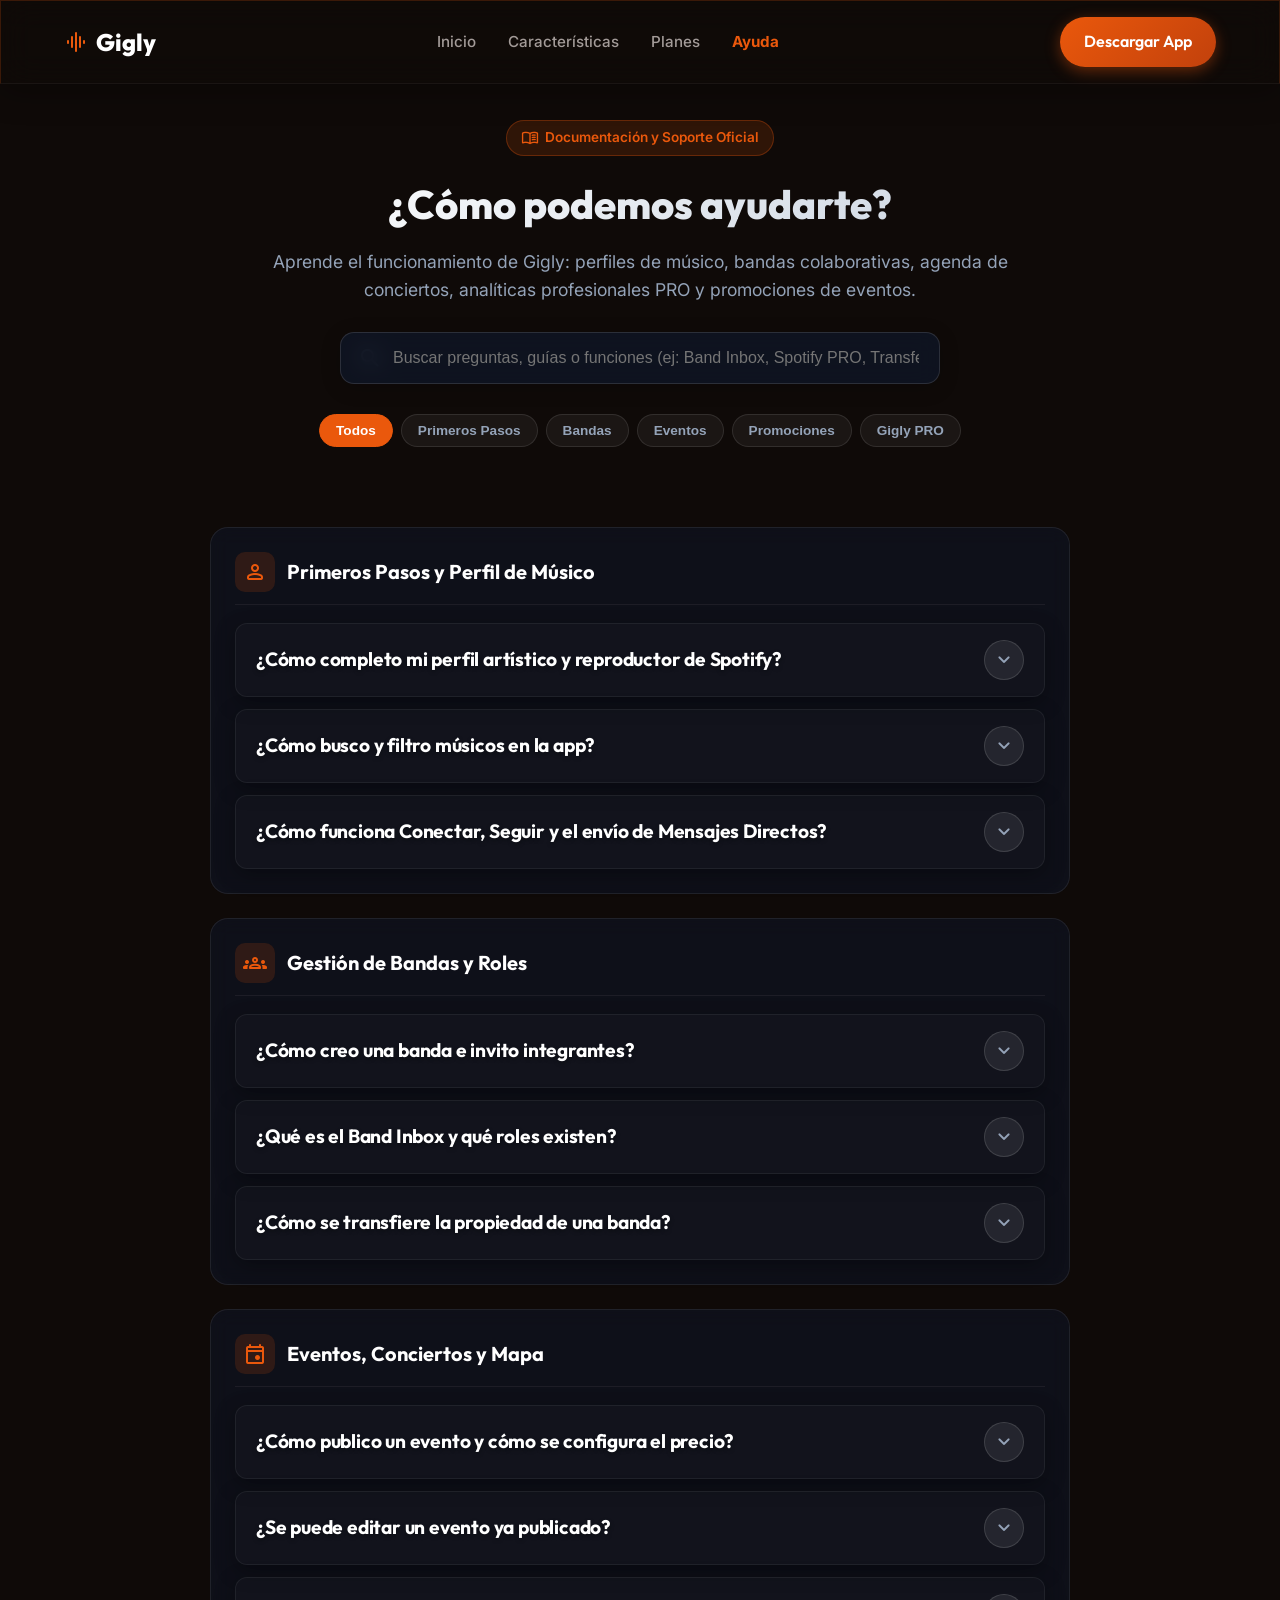
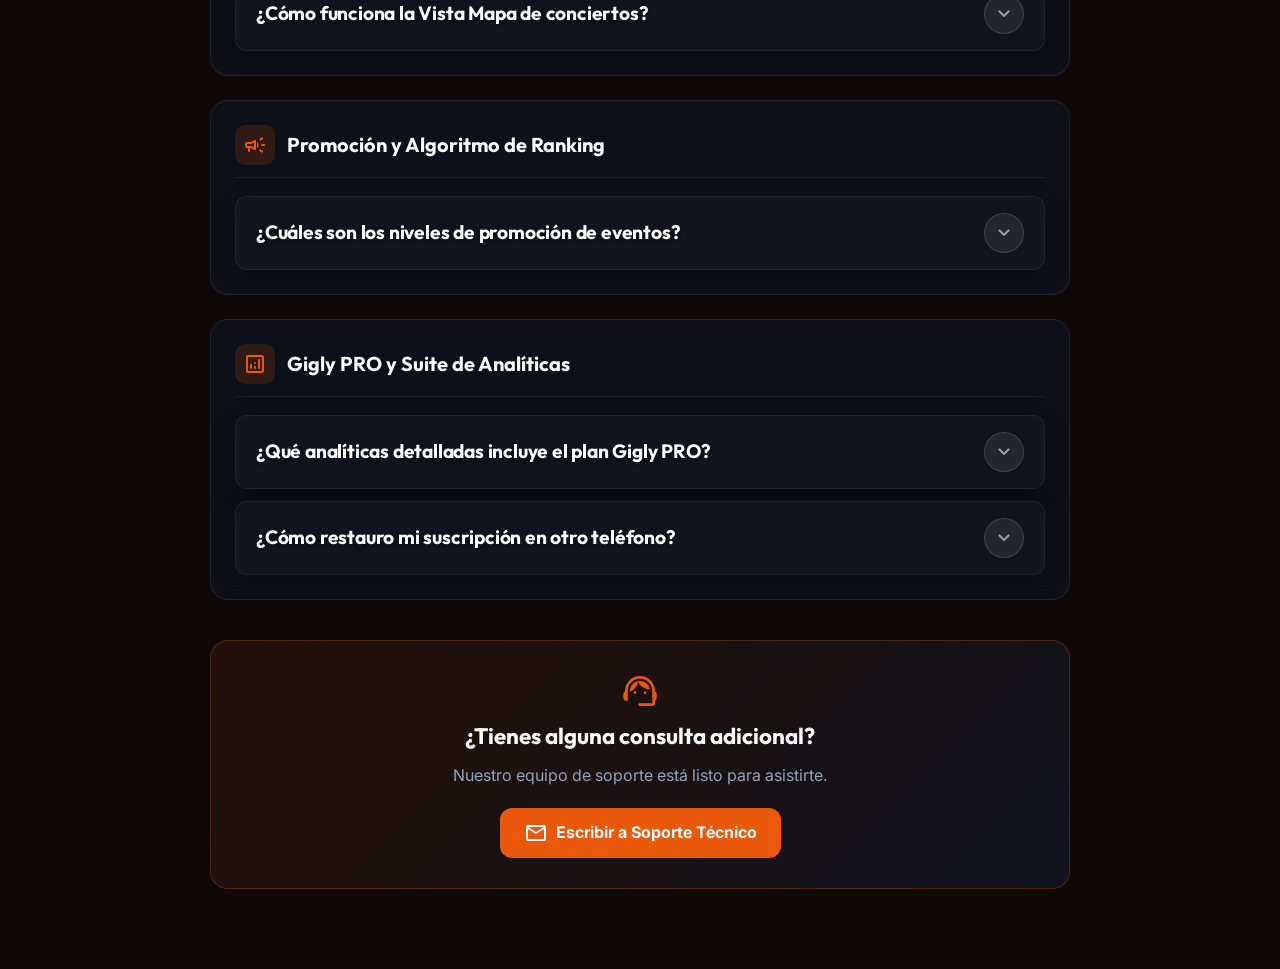
==== commit cf082dab: "fix(help): update Help Center portal with accurate platform rules" ====
--- a/ayuda/index.html
+++ b/ayuda/index.html
@@ -198,7 +198,7 @@
       line-height: 1.6;
     }
     .faq-item.open .faq-answer {
-      max-height: 500px;
+      max-height: 600px;
       padding: 0 20px 18px;
     }
     .contact-card {
@@ -265,12 +265,12 @@
     </div>
     <h1 class="help-title">¿Cómo podemos ayudarte?</h1>
     <p class="help-desc">
-      Aprende a exprimir al máximo todas las funciones de Gigly: perfiles de músico, gestión de bandas, eventos en vivo, promociones algorítmicas y suscripción PRO.
+      Aprende el funcionamiento de Gigly: perfiles de músico, bandas colaborativas, agenda de conciertos, analíticas profesionales PRO y promociones de eventos.
     </p>
 
     <div class="search-wrapper">
       <span class="material-symbols-rounded search-icon">search</span>
-      <input type="text" id="helpSearch" class="search-input" placeholder="Buscar preguntas, guías o funciones (ej: Band Inbox, Spotify, PRO)..." autocomplete="off" />
+      <input type="text" id="helpSearch" class="search-input" placeholder="Buscar preguntas, guías o funciones (ej: Band Inbox, Spotify PRO, Transferir banda)..." autocomplete="off" />
     </div>
 
     <!-- Píldoras de filtro -->
@@ -297,31 +297,32 @@
       <div class="faq-accordion">
         <div class="faq-item">
           <div class="faq-question">
-            <span>¿Cómo completo y optimizo mi perfil artístico?</span>
-            <span class="material-symbols-rounded chevron">expand_more</span>
-          </div>
-          <div class="faq-answer">
-            Ve a tu perfil tocando tu avatar y pulsa <strong>Editar Perfil</strong>. Podrás ingresar tu nombre artístico, bio, instrumentos principales con nivel de destreza, géneros musicales y tus enlaces a redes sociales y reproductor embebido de Spotify.
-          </div>
-        </div>
-
-        <div class="faq-item">
-          <div class="faq-question">
-            <span>¿Cómo funciona el reproductor de Spotify integrado?</span>
-            <span class="material-symbols-rounded chevron">expand_more</span>
-          </div>
-          <div class="faq-answer">
-            Copia el enlace de cualquier canción, álbum o playlist desde la app de Spotify y pégalo en la sección de enlaces de tu perfil. Gigly generará un widget interactivo donde otros usuarios podrán escuchar tus canciones sin salir de la app.
-          </div>
-        </div>
-
-        <div class="faq-item">
-          <div class="faq-question">
-            <span>¿Cómo busco y filtro músicos para colaborar?</span>
-            <span class="material-symbols-rounded chevron">expand_more</span>
-          </div>
-          <div class="faq-answer">
-            En la pestaña <strong>Explorar Músicos</strong>, utiliza los filtros combinados de género musical, instrumento específico y distancia geográfica para localizar artistas que encajen con tu proyecto.
+            <span>¿Cómo completo mi perfil artístico y reproductor de Spotify?</span>
+            <span class="material-symbols-rounded chevron">expand_more</span>
+          </div>
+          <div class="faq-answer">
+            Ve a tu perfil tocando tu avatar y pulsa <strong>Editar Perfil</strong>. Podrás ingresar tu nombre artístico, bio, instrumentos y enlaces a redes. <em>Nota importante:</em> El reproductor interactivo incrustado de Spotify solo se activa para perfiles que disponen de una suscripción activa a <strong>Gigly PRO</strong>.
+          </div>
+        </div>
+
+        <div class="faq-item">
+          <div class="faq-question">
+            <span>¿Cómo busco y filtro músicos en la app?</span>
+            <span class="material-symbols-rounded chevron">expand_more</span>
+          </div>
+          <div class="faq-answer">
+            En la sección <strong>Explorar Músicos</strong> puedes filtrar por <strong>instrumento o rol</strong>, <strong>género musical</strong> y <strong>ubicación geográfica</strong>.
+          </div>
+        </div>
+
+        <div class="faq-item">
+          <div class="faq-question">
+            <span>¿Cómo funciona Conectar, Seguir y el envío de Mensajes Directos?</span>
+            <span class="material-symbols-rounded chevron">expand_more</span>
+          </div>
+          <div class="faq-answer">
+            <strong>Conectar:</strong> Permite establecer un vínculo profesional. <em>Solo puedes enviar mensajes directos privados si ambas partes han aceptado conectar</em>.<br/><br/>
+            <strong>Seguir:</strong> Al seguir a un músico o banda, se activan notificaciones automáticas para enterarte de inmediato cuando anuncien nuevos conciertos o se produzcan cancelaciones de eventos.
           </div>
         </div>
       </div>
@@ -333,36 +334,37 @@
         <div class="category-icon">
           <span class="material-symbols-rounded">groups</span>
         </div>
-        <h2 class="category-title">Gestión de Bandas y Buzón Compartido</h2>
+        <h2 class="category-title">Gestión de Bandas y Roles</h2>
       </div>
       <div class="faq-accordion">
         <div class="faq-item">
           <div class="faq-question">
-            <span>¿Cómo creo una banda e invito miembros?</span>
-            <span class="material-symbols-rounded chevron">expand_more</span>
-          </div>
-          <div class="faq-answer">
-            Desde la pestaña <strong>Bandas</strong>, pulsa <strong>+ Crear Banda</strong>. Ingresa el nombre, género y foto. Luego, en el panel administrativo de la banda, pulsa <strong>Invitar Integrantes</strong> para buscarlos en Gigly o compartir un enlace directo.
-          </div>
-        </div>
-
-        <div class="faq-item">
-          <div class="faq-question">
-            <span>¿Qué es el Band Inbox y cómo funciona?</span>
-            <span class="material-symbols-rounded chevron">expand_more</span>
-          </div>
-          <div class="faq-answer">
-            El <strong>Band Inbox</strong> es un buzón centralizado donde todos los administradores de una banda pueden leer y contestar mensajes de promotores, salas y fans en nombre de la agrupación musical, con registro interno del miembro que escribió.
-          </div>
-        </div>
-
-        <div class="faq-item">
-          <div class="faq-question">
-            <span>¿Puedo transferir la propiedad de mi banda?</span>
-            <span class="material-symbols-rounded chevron">expand_more</span>
-          </div>
-          <div class="faq-answer">
-            Sí. Como Propietario, entra en el Panel de Administración de la banda > Miembros, selecciona al integrante deseado y pulsa <strong>Transferir Propiedad</strong> para delegar la titularidad legal del grupo.
+            <span>¿Cómo creo una banda e invito integrantes?</span>
+            <span class="material-symbols-rounded chevron">expand_more</span>
+          </div>
+          <div class="faq-answer">
+            En la pestaña <strong>Bandas</strong> pulsa <strong>+ Crear Banda</strong>. Recuerda que cada usuario solo puede pertenecer o administrar <strong>una sola banda activa</strong>. La banda cuenta con foto de portada (no tiene foto de perfil individual). Para invitar integrantes, <em>únicamente puedes invitar a usuarios que formen parte de tus conexiones mutuas aceptadas</em>.
+          </div>
+        </div>
+
+        <div class="faq-item">
+          <div class="faq-question">
+            <span>¿Qué es el Band Inbox y qué roles existen?</span>
+            <span class="material-symbols-rounded chevron">expand_more</span>
+          </div>
+          <div class="faq-answer">
+            El <strong>Band Inbox</strong> es la bandeja compartida donde los miembros de la banda pueden gestionar mensajes de salas y organizadores.<br/><br/>
+            Los roles de la banda son: <strong>Propietario</strong> (máximo control), <strong>Administrador</strong> (edición, eventos y miembros), <strong>Moderador</strong> (asistencia y moderación) y <strong>Miembro</strong> (integrante oficial).
+          </div>
+        </div>
+
+        <div class="faq-item">
+          <div class="faq-question">
+            <span>¿Cómo se transfiere la propiedad de una banda?</span>
+            <span class="material-symbols-rounded chevron">expand_more</span>
+          </div>
+          <div class="faq-answer">
+            Solo el <strong>Propietario</strong> tiene desbloqueado el botón de <strong>Configuración</strong> en Gestión de banda. El flujo requiere ingresar el email del nuevo dueño (que debe ser miembro), confirmar un código de verificación de 6 dígitos enviado a su correo e introducir la contraseña actual del propietario por seguridad.
           </div>
         </div>
       </div>
@@ -379,31 +381,31 @@
       <div class="faq-accordion">
         <div class="faq-item">
           <div class="faq-question">
-            <span>¿Cómo publico un concierto en Gigly?</span>
-            <span class="material-symbols-rounded chevron">expand_more</span>
-          </div>
-          <div class="faq-answer">
-            En la sección de <strong>Eventos</strong>, pulsa <strong>+ Nuevo Evento</strong>. Completa el título, fecha, hora, ubicación exacta en el mapa, bandas participantes y el enlace de boletería oficial.
-          </div>
-        </div>
-
-        <div class="faq-item">
-          <div class="faq-question">
-            <span>¿Cómo encuentro conciertos cercanos en el mapa?</span>
-            <span class="material-symbols-rounded chevron">expand_more</span>
-          </div>
-          <div class="faq-answer">
-            En la pestaña de Eventos, activa la <strong>Vista Mapa</strong>. Podrás ver los conciertos geolocalizados cerca de ti con el cálculo de distancia en kilómetros en tiempo real mediante GPS.
-          </div>
-        </div>
-
-        <div class="faq-item">
-          <div class="faq-question">
-            <span>¿Cómo funcionan las entradas y los precios transparentes?</span>
-            <span class="material-symbols-rounded chevron">expand_more</span>
-          </div>
-          <div class="faq-answer">
-            Gigly muestra el precio numérico más accesible verificado por el proveedor (Ticketmaster, Eventbrite, etc.). Si no hay precio fijo confirmado o es preventa cerrada, verás honestamente <em>"Consultar boletería"</em> sin estimaciones erróneas.
+            <span>¿Cómo publico un evento y cómo se configura el precio?</span>
+            <span class="material-symbols-rounded chevron">expand_more</span>
+          </div>
+          <div class="faq-answer">
+            En <strong>Eventos</strong> pulsa <strong>+ Nuevo Evento</strong>. Rellena título, fecha, hora, sala y bandas participantes. Se pregunta si es un <strong>evento gratuito o pago</strong>; si es pago, puedes indicar opcionalmente el precio de la entrada y el enlace de boletería oficial.
+          </div>
+        </div>
+
+        <div class="faq-item">
+          <div class="faq-question">
+            <span>¿Se puede editar un evento ya publicado?</span>
+            <span class="material-symbols-rounded chevron">expand_more</span>
+          </div>
+          <div class="faq-answer">
+            <strong>No</strong>. Los eventos publicados no se pueden editar. Si ocurrió un cambio de fecha, sala o error, <strong>se debe cancelar el evento y crear uno nuevo</strong>. Todos los seguidores recibirán aviso de la cancelación.
+          </div>
+        </div>
+
+        <div class="faq-item">
+          <div class="faq-question">
+            <span>¿Cómo funciona la Vista Mapa de conciertos?</span>
+            <span class="material-symbols-rounded chevron">expand_more</span>
+          </div>
+          <div class="faq-answer">
+            Activa el conmutador de Vista Mapa en Eventos para localizar salas con conciertos confirmados en tu área o en cualquier ciudad a la que desees desplazarte.
           </div>
         </div>
       </div>
@@ -420,23 +422,14 @@
       <div class="faq-accordion">
         <div class="faq-item">
           <div class="faq-question">
-            <span>¿Cuáles son los 3 niveles de promoción de eventos?</span>
-            <span class="material-symbols-rounded chevron">expand_more</span>
-          </div>
-          <div class="faq-answer">
-            <strong>Básico:</strong> 100 puntos base de ranking y alcance en la ciudad del show.<br/>
-            <strong>Intermedio:</strong> 200 puntos base, segmentación de ciudades adicionales y edad.<br/>
-            <strong>Premium:</strong> 300 puntos base, máxima prioridad algorítmica y badge dorado "Destacado".
-          </div>
-        </div>
-
-        <div class="faq-item">
-          <div class="faq-question">
-            <span>¿Qué pasa con los días de promoción si el evento concluye?</span>
-            <span class="material-symbols-rounded chevron">expand_more</span>
-          </div>
-          <div class="faq-answer">
-            El sistema limita la duración de la promoción a los días restantes hasta la fecha del evento. Cuando el concierto finaliza, la promoción se da de baja automáticamente para garantizar cero desperdicio de días en directos concluidos.
+            <span>¿Cuáles son los niveles de promoción de eventos?</span>
+            <span class="material-symbols-rounded chevron">expand_more</span>
+          </div>
+          <div class="faq-answer">
+            <strong>Básico:</strong> 100 puntos base y visibilidad en la ciudad del show.<br/>
+            <strong>Intermedio:</strong> 200 puntos base con segmentación por géneros y ciudades adicionales.<br/>
+            <strong>Premium:</strong> 300 puntos base con máxima prioridad algorítmica y alcance extendido.<br/>
+            La duración de los días contratados finaliza automáticamente cuando concluye el evento.
           </div>
         </div>
       </div>
@@ -446,18 +439,26 @@
     <section class="category-card" data-category="pro">
       <div class="category-header">
         <div class="category-icon">
-          <span class="material-symbols-rounded">workspace_premium</span>
-        </div>
-        <h2 class="category-title">Gigly PRO y Suscripciones</h2>
+          <span class="material-symbols-rounded">analytics</span>
+        </div>
+        <h2 class="category-title">Gigly PRO y Suite de Analíticas</h2>
       </div>
       <div class="faq-accordion">
         <div class="faq-item">
           <div class="faq-question">
-            <span>¿Qué ventajas exclusivas incluye Gigly PRO?</span>
-            <span class="material-symbols-rounded chevron">expand_more</span>
-          </div>
-          <div class="faq-answer">
-            Distintivo dorado PRO en tu perfil, curvas de analíticas por hora de las últimas 24 horas (vistas, guardados y clics de entradas), prioridad en búsquedas de músicos y proyectos ilimitados.
+            <span>¿Qué analíticas detalladas incluye el plan Gigly PRO?</span>
+            <span class="material-symbols-rounded chevron">expand_more</span>
+          </div>
+          <div class="faq-answer">
+            Gigly PRO incluye un panel profesional de analíticas:<br/>
+            • <strong>Curvas de engagement de 24 horas:</strong> visualización por hora del impacto.<br/>
+            • <strong>Tendencias mensuales:</strong> crecimiento mes a mes de vistas, guardados y eventos.<br/>
+            • <strong>Desglose demográfico:</strong> edad y procedencia geográfica del público.<br/>
+            • <strong>Analíticas multi-entidad:</strong> métricas de tu perfil de músico y de tu banda.<br/>
+            • <strong>Top eventos y conversión:</strong> clics hacia entradas y rendimiento.<br/>
+            • <strong>Exportación de reportes:</strong> descarga de informes en PDF/CSV.<br/>
+            • <strong>Reproductor embebido de Spotify:</strong> activo en tu perfil artístico.<br/><br/>
+            <em>Nota:</em> PRO no otorga prioridad en búsquedas de músicos, ni insignias especiales, ni permite tener más de 1 banda por usuario.
           </div>
         </div>
 
@@ -467,7 +468,7 @@
             <span class="material-symbols-rounded chevron">expand_more</span>
           </div>
           <div class="faq-answer">
-            Abre Gigly > Configuración > Cuenta y pulsa <strong>Restaurar Compras</strong>. Tu suscripción activa se sincronizará automáticamente con Google Play o Apple App Store.
+            Abre Gigly > Configuración > Cuenta y pulsa <strong>Restaurar Compras</strong>. Tu plan se sincronizará al instante con Google Play o Apple App Store sin costes adicionales.
           </div>
         </div>
       </div>
@@ -476,8 +477,8 @@
     <!-- Tarjeta de Contacto Directo -->
     <div class="contact-card">
       <span class="material-symbols-rounded" style="font-size: 40px; color: #ea580c; margin-bottom: 8px;">support_agent</span>
-      <h3>¿No encontraste lo que buscabas?</h3>
-      <p>Nuestro equipo de soporte está listo para asistirte en cualquier momento.</p>
+      <h3>¿Tienes alguna consulta adicional?</h3>
+      <p>Nuestro equipo de soporte está listo para asistirte.</p>
       <a href="mailto:support@gigly-app.com?subject=Consulta%20Soporte%20Gigly" class="btn-contact">
         <span class="material-symbols-rounded">mail</span>
         Escribir a Soporte Técnico
@@ -492,7 +493,6 @@
         const item = question.parentElement;
         const isOpen = item.classList.contains('open');
         
-        // Cerrar otros en la misma categoría si se desea acordeón exclusivo
         item.parentElement.querySelectorAll('.faq-item').forEach(other => {
           if (other !== item) other.classList.remove('open');
         });
@@ -537,7 +537,6 @@
         }
       });
 
-      // Mostrar/ocultar tarjetas según si tienen items visibles
       cards.forEach(card => {
         const visibleItems = card.querySelectorAll('.faq-item[style="display: block;"], .faq-item:not([style*="display: none"])');
         if (term === '' || visibleItems.length > 0) {
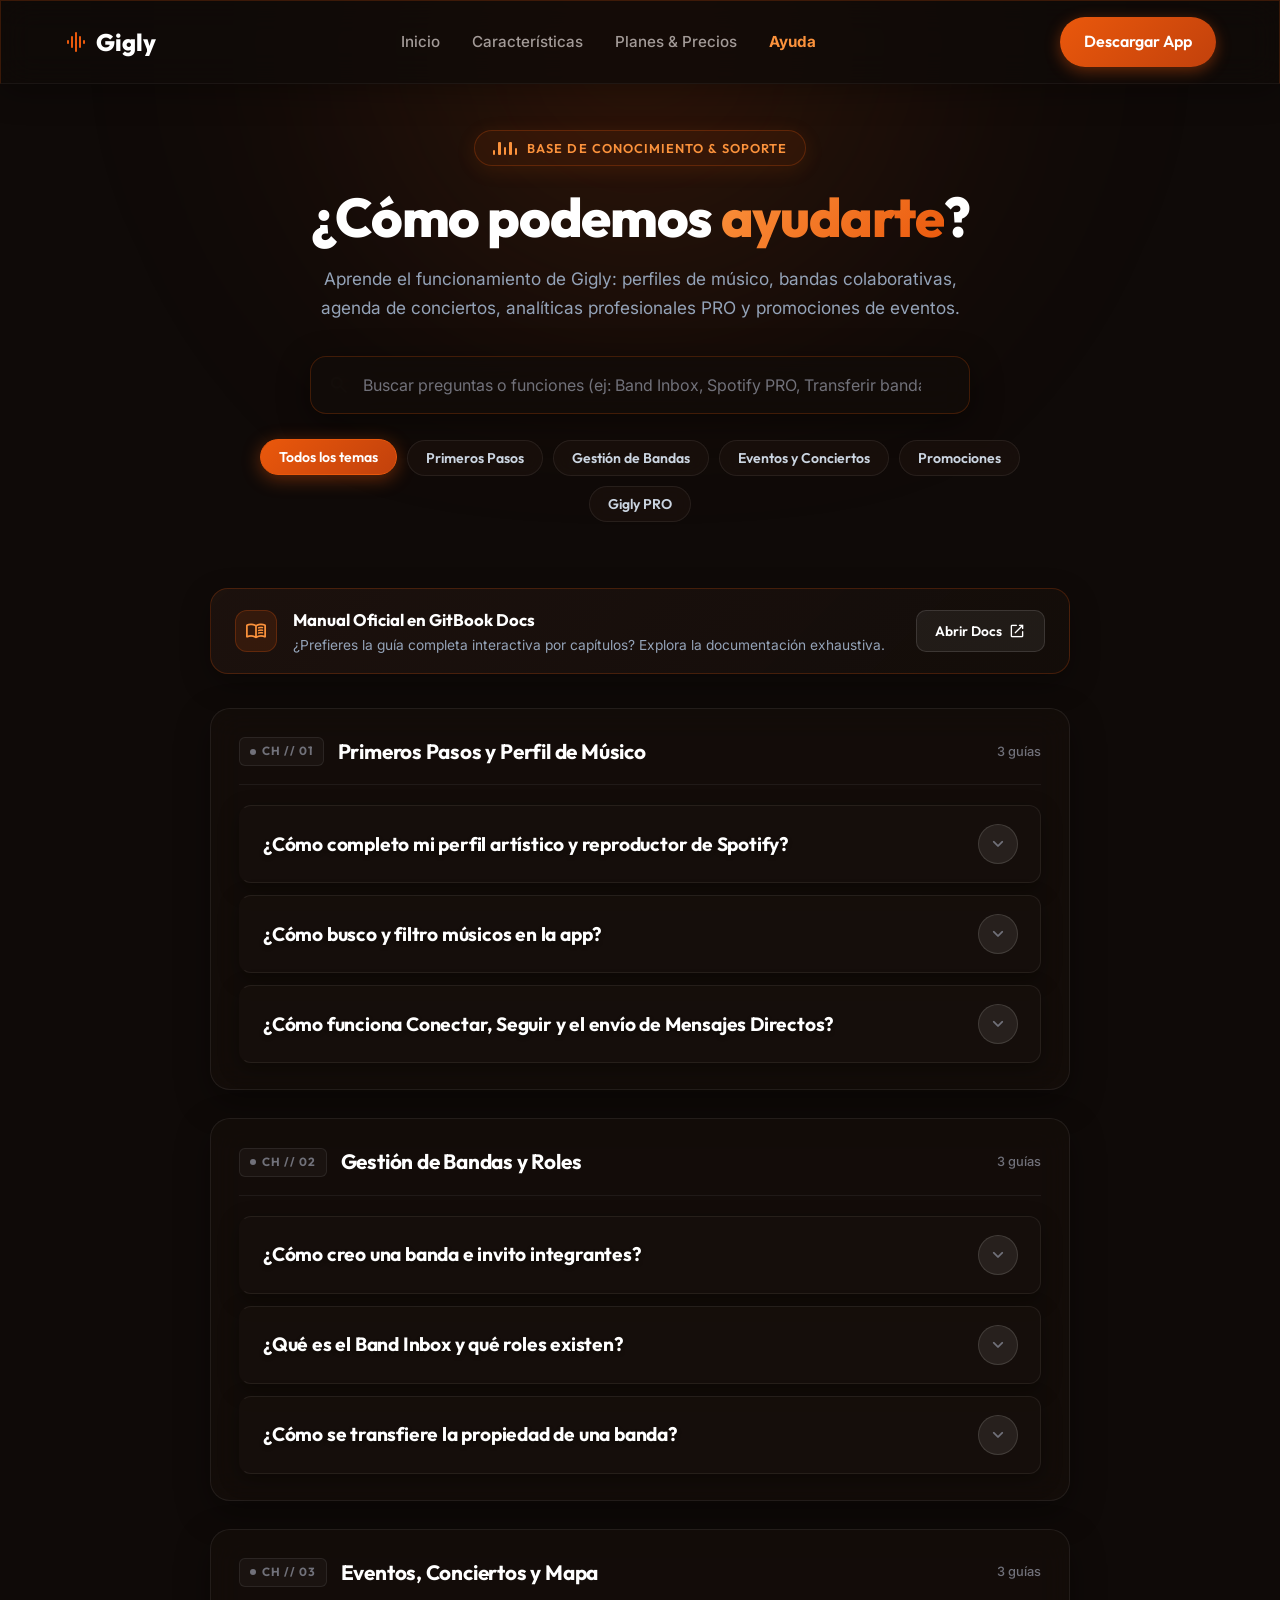
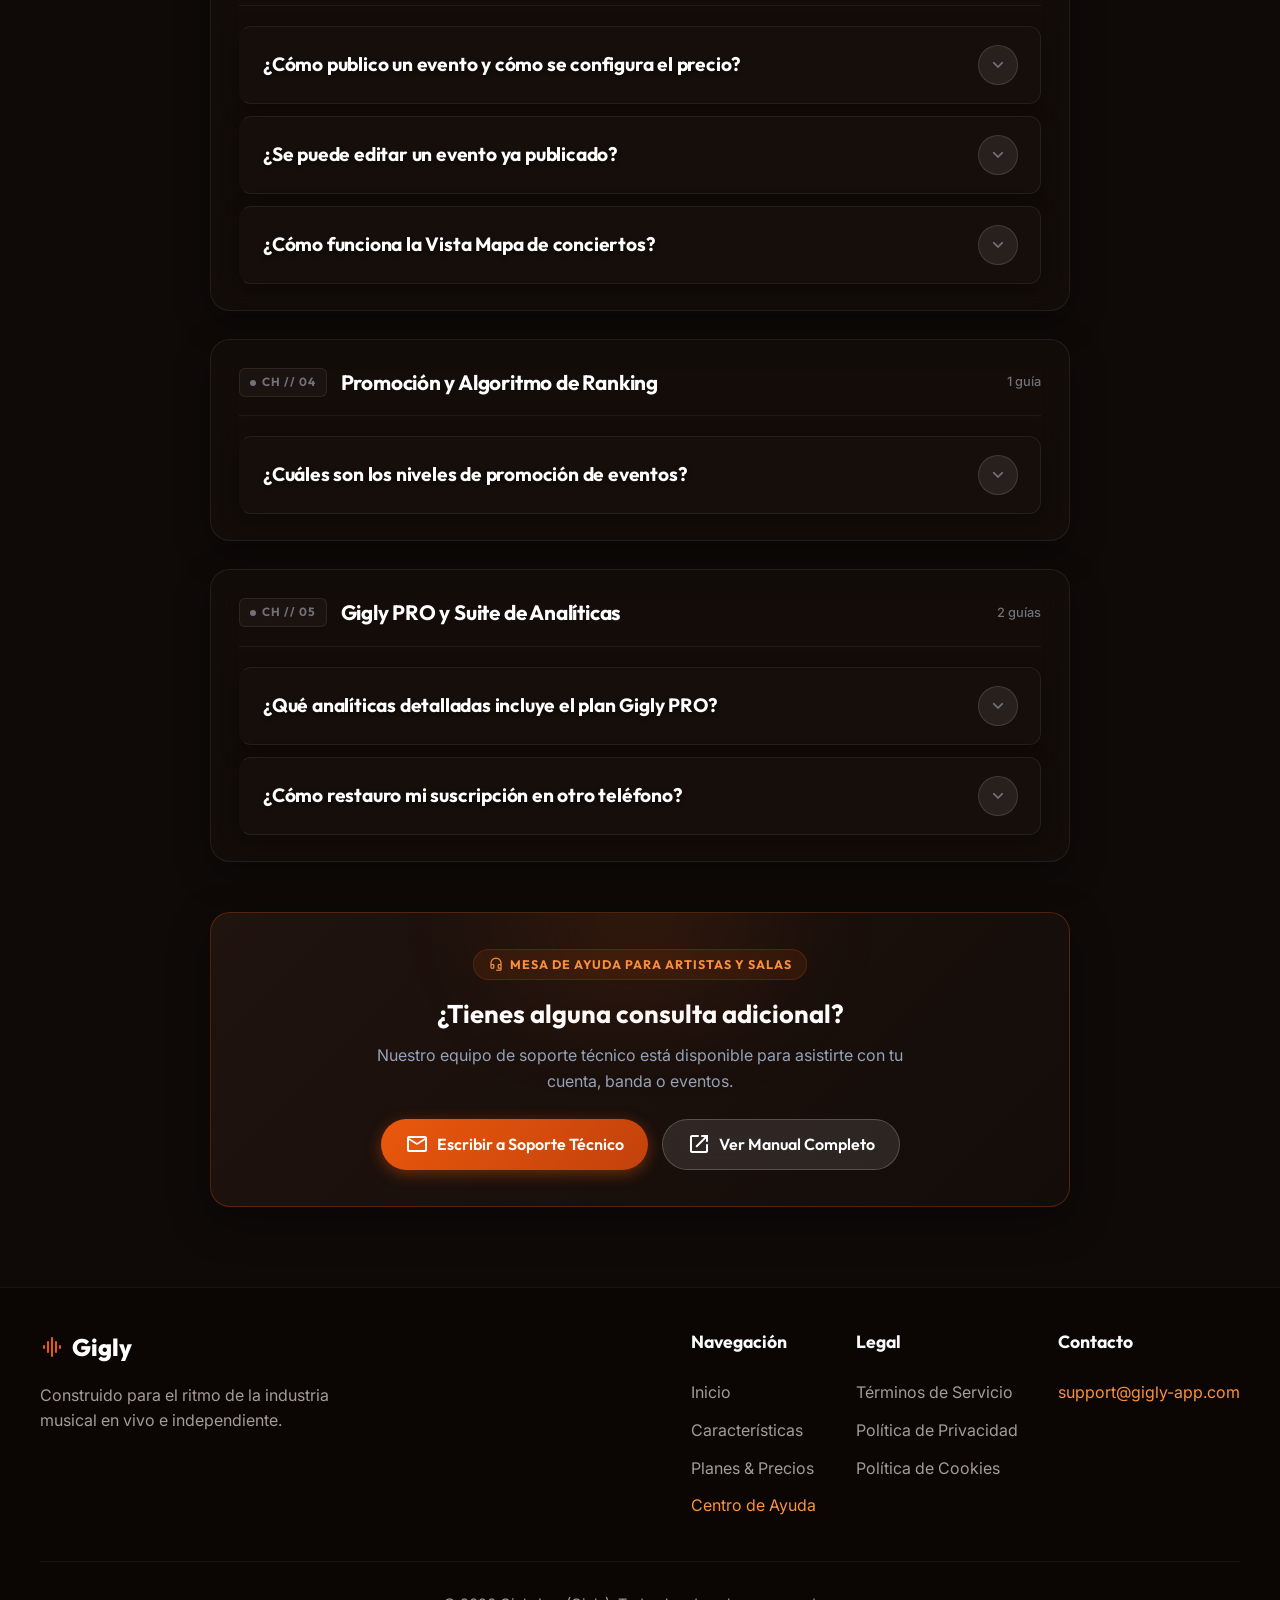
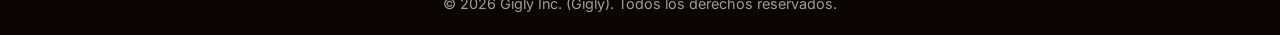
==== commit 2f9873dc: "style(ayuda): redesign help center with studio theme, equalizer badge and monochrome aesthetic" ====
--- a/ayuda/index.html
+++ b/ayuda/index.html
@@ -4,15 +4,15 @@
 <head>
   <meta charset="UTF-8" />
   <meta name="viewport" content="width=device-width, initial-scale=1.0" />
-  <title>Centro de Ayuda - Gigly</title>
+  <title>Centro de Ayuda - Gigly | Guías y Soporte Oficial</title>
   <meta name="description"
-    content="Centro de Ayuda, guías de uso, tutoriales y preguntas frecuentes para músicos, bandas y organizadores en Gigly." />
+    content="Centro de Ayuda, guías oficiales, tutoriales y soporte técnico para músicos, bandas y organizadores en Gigly." />
 
   <!-- SEO & Open Graph -->
   <link rel="canonical" href="https://gigly-app.com/ayuda/" />
   <meta property="og:type" content="website" />
   <meta property="og:url" content="https://gigly-app.com/ayuda/" />
-  <meta property="og:title" content="Centro de Ayuda - Gigly" />
+  <meta property="og:title" content="Centro de Ayuda - Gigly | Guías y Soporte Oficial" />
   <meta property="og:description"
     content="Guías de uso, tutoriales paso a paso y preguntas frecuentes de la plataforma Gigly." />
 
@@ -23,221 +23,615 @@
     href="https://fonts.googleapis.com/css2?family=Outfit:wght@300;400;500;600;700;800&family=Inter:wght@400;500;600;700&display=swap"
     rel="stylesheet" />
 
-  <!-- Icons -->
-  <link href="https://fonts.googleapis.com/css2?family=Material+Symbols+Rounded:opsz,wght,FILL,GRAD@24,400,1,0"
+  <!-- Icons (Monochrome Symbols) -->
+  <link href="https://fonts.googleapis.com/css2?family=Material+Symbols+Rounded:opsz,wght,FILL,GRAD@24,400,0,0"
     rel="stylesheet" />
 
   <!-- Styles -->
   <link rel="stylesheet" href="../styles.css" />
 
   <style>
+    /* ========================================================
+       GIGLY STUDIO IDENTITY & HELP CENTER DESIGN SYSTEM
+       ======================================================== */
+    :root {
+      --primary: #ea580c;
+      --primary-light: #fb923c;
+      --primary-dark: #c2410c;
+      --bg-color: #0f0a08;
+      --surface-studio: rgba(22, 14, 11, 0.72);
+      --surface-card: rgba(26, 17, 13, 0.55);
+      --surface-card-hover: rgba(36, 23, 17, 0.75);
+      --border-subtle: rgba(255, 255, 255, 0.07);
+      --border-accent: rgba(234, 88, 12, 0.22);
+      --text-muted: #94a3b8;
+      --text-dim: #71717a;
+    }
+
+    body {
+      background-color: var(--bg-color);
+      color: #f8fafc;
+      font-family: 'Inter', -apple-system, BlinkMacSystemFont, sans-serif;
+      min-height: 100vh;
+      position: relative;
+    }
+
+    /* Ambient Hero Background Glow */
+    .help-ambient-glow {
+      position: absolute;
+      top: -120px;
+      left: 50%;
+      transform: translateX(-50%);
+      width: 100%;
+      max-width: 1100px;
+      height: 540px;
+      background: radial-gradient(circle at 50% 30%, rgba(234, 88, 12, 0.16) 0%, rgba(194, 65, 12, 0.04) 50%, transparent 75%);
+      filter: blur(70px);
+      pointer-events: none;
+      z-index: 0;
+    }
+
     .help-hero {
-      padding: 120px 20px 40px;
+      position: relative;
+      z-index: 1;
+      padding: 130px 24px 32px;
       text-align: center;
-      max-width: 800px;
+      max-width: 860px;
       margin: 0 auto;
     }
-    .help-badge {
+
+    /* Studio Equalizer Animated Badge */
+    .studio-badge {
       display: inline-flex;
       align-items: center;
-      gap: 6px;
-      background: rgba(234, 88, 12, 0.15);
-      border: 1px solid rgba(234, 88, 12, 0.3);
-      color: #ea580c;
-      padding: 6px 14px;
-      border-radius: 20px;
-      font-size: 0.85rem;
+      gap: 10px;
+      background: rgba(234, 88, 12, 0.08);
+      border: 1px solid rgba(234, 88, 12, 0.25);
+      padding: 7px 18px;
+      border-radius: 999px;
+      font-family: 'Outfit', sans-serif;
+      font-size: 0.8rem;
       font-weight: 600;
+      letter-spacing: 0.08em;
+      text-transform: uppercase;
+      color: var(--primary-light);
+      margin-bottom: 20px;
+      box-shadow: 0 4px 20px rgba(234, 88, 12, 0.12);
+    }
+
+    .eq-anim {
+      display: inline-flex;
+      align-items: flex-end;
+      gap: 3px;
+      height: 13px;
+    }
+
+    .eq-bar {
+      width: 2.5px;
+      background: var(--primary-light);
+      border-radius: 1px;
+      animation: eq-bounce 1.1s cubic-bezier(0.4, 0, 0.2, 1) infinite alternate;
+    }
+    .eq-bar:nth-child(1) { height: 40%; animation-delay: 0.1s; }
+    .eq-bar:nth-child(2) { height: 95%; animation-delay: 0.35s; }
+    .eq-bar:nth-child(3) { height: 60%; animation-delay: 0.15s; }
+    .eq-bar:nth-child(4) { height: 100%; animation-delay: 0.45s; }
+    .eq-bar:nth-child(5) { height: 50%; animation-delay: 0.2s; }
+
+    @keyframes eq-bounce {
+      0% { height: 25%; opacity: 0.6; }
+      100% { height: 100%; opacity: 1; }
+    }
+
+    .help-title {
+      font-family: 'Outfit', sans-serif;
+      font-size: clamp(2.3rem, 5vw, 3.4rem);
+      font-weight: 800;
+      letter-spacing: -0.025em;
+      line-height: 1.15;
       margin-bottom: 16px;
-    }
-    .help-title {
-      font-size: 2.5rem;
-      font-weight: 800;
-      margin-bottom: 12px;
-      background: linear-gradient(135deg, #ffffff 0%, #cbd5e1 100%);
-      -webkit-background-clip: text;
-      -webkit-text-fill-color: transparent;
-    }
+      color: #ffffff;
+    }
+
     .help-desc {
-      color: #94a3b8;
-      font-size: 1.1rem;
-      line-height: 1.6;
-      margin-bottom: 28px;
-    }
+      color: var(--text-muted);
+      font-size: 1.08rem;
+      line-height: 1.65;
+      max-width: 680px;
+      margin: 0 auto 34px;
+    }
+
+    /* Studio Command Search Console */
     .search-wrapper {
       position: relative;
-      max-width: 600px;
-      margin: 0 auto 30px;
-    }
+      max-width: 660px;
+      margin: 0 auto 26px;
+    }
+
     .search-input {
       width: 100%;
-      padding: 16px 20px 16px 52px;
-      border-radius: 14px;
-      border: 1px solid rgba(255, 255, 255, 0.12);
-      background: rgba(15, 23, 42, 0.7);
-      backdrop-filter: blur(12px);
-      color: #fff;
+      padding: 18px 48px 18px 52px;
+      border-radius: 16px;
+      border: 1px solid var(--border-accent);
+      background: rgba(18, 12, 9, 0.85);
+      backdrop-filter: blur(16px);
+      -webkit-backdrop-filter: blur(16px);
+      color: #ffffff;
       font-size: 1rem;
+      font-family: 'Inter', sans-serif;
       outline: none;
-      transition: all 0.2s ease;
-      box-shadow: 0 4px 20px rgba(0, 0, 0, 0.2);
-    }
+      transition: all 0.25s ease;
+      box-shadow: 0 8px 32px rgba(0, 0, 0, 0.45);
+    }
+
     .search-input:focus {
-      border-color: #ea580c;
-      box-shadow: 0 0 0 3px rgba(234, 88, 12, 0.25);
-    }
+      border-color: var(--primary);
+      box-shadow: 0 0 0 3px rgba(234, 88, 12, 0.28), 0 12px 36px rgba(0, 0, 0, 0.6);
+      background: rgba(24, 15, 11, 0.95);
+    }
+
+    .search-input::placeholder {
+      color: var(--text-dim);
+    }
+
     .search-icon {
       position: absolute;
       left: 18px;
       top: 50%;
       transform: translateY(-50%);
-      color: #94a3b8;
+      color: var(--text-dim);
+      font-size: 22px;
       pointer-events: none;
-    }
+      transition: color 0.2s ease;
+    }
+
+    .search-input:focus ~ .search-icon {
+      color: var(--primary-light);
+    }
+
+    .search-clear {
+      position: absolute;
+      right: 16px;
+      top: 50%;
+      transform: translateY(-50%);
+      background: none;
+      border: none;
+      color: var(--text-dim);
+      cursor: pointer;
+      display: none;
+      padding: 4px;
+      border-radius: 50%;
+      transition: color 0.2s ease;
+    }
+
+    .search-clear:hover {
+      color: #ffffff;
+    }
+
+    /* Studio Rack Category Filter Pills */
     .filter-pills {
       display: flex;
       flex-wrap: wrap;
       justify-content: center;
-      gap: 8px;
-      margin-bottom: 40px;
-    }
+      gap: 10px;
+      margin-bottom: 34px;
+    }
+
     .filter-pill {
-      background: rgba(255, 255, 255, 0.05);
-      border: 1px solid rgba(255, 255, 255, 0.1);
-      color: #94a3b8;
-      padding: 8px 16px;
-      border-radius: 20px;
-      font-size: 0.85rem;
+      background: rgba(28, 18, 14, 0.7);
+      border: 1px solid var(--border-subtle);
+      color: #cbd5e1;
+      padding: 8px 18px;
+      border-radius: 999px;
+      font-family: 'Outfit', sans-serif;
+      font-size: 0.88rem;
       font-weight: 600;
       cursor: pointer;
+      transition: all 0.2s cubic-bezier(0.2, 0.8, 0.2, 1);
+      backdrop-filter: blur(10px);
+    }
+
+    .filter-pill:hover {
+      border-color: rgba(234, 88, 12, 0.35);
+      color: #ffffff;
+      background: rgba(38, 24, 18, 0.85);
+      transform: translateY(-1px);
+    }
+
+    .filter-pill.active {
+      background: linear-gradient(135deg, var(--primary), var(--primary-dark));
+      color: #ffffff;
+      border-color: var(--primary);
+      box-shadow: 0 4px 18px rgba(234, 88, 12, 0.4);
+      transform: translateY(-1px);
+    }
+
+    /* Live Search Feedback */
+    .search-feedback {
+      display: none;
+      text-align: center;
+      margin-bottom: 26px;
+      font-size: 0.94rem;
+      color: var(--text-muted);
+    }
+
+    .search-feedback strong {
+      color: var(--primary-light);
+    }
+
+    /* Dedicated GitBook Documentation Banner */
+    .gitbook-card {
+      max-width: 900px;
+      margin: 0 auto 34px;
+      padding: 18px 24px;
+      background: linear-gradient(135deg, rgba(32, 20, 15, 0.8) 0%, rgba(20, 13, 10, 0.9) 100%);
+      border: 1px solid rgba(234, 88, 12, 0.22);
+      border-radius: 18px;
+      display: flex;
+      align-items: center;
+      justify-content: space-between;
+      gap: 20px;
+      text-decoration: none;
+      color: inherit;
+      box-shadow: 0 10px 30px rgba(0, 0, 0, 0.3);
+      transition: all 0.25s ease;
+    }
+
+    .gitbook-card:hover {
+      border-color: rgba(234, 88, 12, 0.45);
+      transform: translateY(-2px);
+      box-shadow: 0 14px 38px rgba(234, 88, 12, 0.15);
+    }
+
+    .gitbook-card-left {
+      display: flex;
+      align-items: center;
+      gap: 16px;
+    }
+
+    .gitbook-badge-icon {
+      width: 42px;
+      height: 42px;
+      border-radius: 12px;
+      background: rgba(234, 88, 12, 0.12);
+      border: 1px solid rgba(234, 88, 12, 0.25);
+      color: var(--primary-light);
+      display: flex;
+      align-items: center;
+      justify-content: center;
+      font-size: 22px;
+      flex-shrink: 0;
+    }
+
+    .gitbook-title {
+      font-family: 'Outfit', sans-serif;
+      font-size: 1.05rem;
+      font-weight: 700;
+      color: #ffffff;
+      margin-bottom: 2px;
+    }
+
+    .gitbook-desc {
+      font-size: 0.86rem;
+      color: var(--text-muted);
+      line-height: 1.4;
+    }
+
+    .gitbook-action {
+      display: inline-flex;
+      align-items: center;
+      gap: 6px;
+      padding: 9px 18px;
+      border-radius: 10px;
+      background: rgba(255, 255, 255, 0.06);
+      border: 1px solid rgba(255, 255, 255, 0.12);
+      font-family: 'Outfit', sans-serif;
+      font-size: 0.86rem;
+      font-weight: 600;
+      color: #ffffff;
+      white-space: nowrap;
       transition: all 0.2s ease;
     }
-    .filter-pill:hover,
-    .filter-pill.active {
-      background: #ea580c;
-      color: #fff;
-      border-color: #ea580c;
-    }
+
+    .gitbook-card:hover .gitbook-action {
+      background: var(--primary);
+      border-color: var(--primary);
+      color: #ffffff;
+    }
+
+    /* Main Container & Category Studio Cards */
     .help-container {
       max-width: 900px;
       margin: 0 auto;
       padding: 0 20px 80px;
-    }
+      position: relative;
+      z-index: 1;
+    }
+
     .category-card {
-      background: rgba(15, 23, 42, 0.5);
-      border: 1px solid rgba(255, 255, 255, 0.08);
-      border-radius: 18px;
-      padding: 24px;
-      margin-bottom: 24px;
-      backdrop-filter: blur(10px);
-    }
+      background: var(--surface-studio);
+      border: 1px solid var(--border-subtle);
+      border-radius: 20px;
+      padding: 26px 28px;
+      margin-bottom: 28px;
+      backdrop-filter: blur(16px);
+      -webkit-backdrop-filter: blur(16px);
+      box-shadow: 0 12px 34px rgba(0, 0, 0, 0.35);
+      transition: border-color 0.2s ease;
+    }
+
+    .category-card:hover {
+      border-color: rgba(234, 88, 12, 0.2);
+    }
+
+    /* Sleek Studio Header (No Colorful Toy Icons) */
     .category-header {
       display: flex;
       align-items: center;
-      gap: 12px;
-      margin-bottom: 18px;
-      padding-bottom: 12px;
+      justify-content: space-between;
+      margin-bottom: 20px;
+      padding-bottom: 16px;
       border-bottom: 1px solid rgba(255, 255, 255, 0.06);
     }
-    .category-icon {
-      width: 40px;
-      height: 40px;
-      border-radius: 10px;
-      background: rgba(234, 88, 12, 0.15);
-      color: #ea580c;
+
+    .category-header-main {
       display: flex;
       align-items: center;
-      justify-content: center;
-    }
+      gap: 14px;
+    }
+
+    .channel-badge {
+      display: inline-flex;
+      align-items: center;
+      gap: 6px;
+      font-family: 'Outfit', monospace, sans-serif;
+      font-size: 0.74rem;
+      font-weight: 700;
+      letter-spacing: 0.08em;
+      color: var(--text-dim);
+      background: rgba(255, 255, 255, 0.03);
+      border: 1px solid rgba(255, 255, 255, 0.08);
+      padding: 4px 10px;
+      border-radius: 6px;
+      text-transform: uppercase;
+    }
+
+    .channel-led {
+      width: 6px;
+      height: 6px;
+      border-radius: 50%;
+      background: #71717a;
+      transition: all 0.25s ease;
+    }
+
+    .category-card:hover .channel-led {
+      background: var(--primary);
+      box-shadow: 0 0 6px rgba(234, 88, 12, 0.6);
+    }
+
     .category-title {
-      font-size: 1.25rem;
+      font-family: 'Outfit', sans-serif;
+      font-size: 1.3rem;
       font-weight: 700;
-      color: #fff;
+      color: #ffffff;
       margin: 0;
-    }
+      letter-spacing: -0.01em;
+    }
+
+    .category-count {
+      font-size: 0.8rem;
+      font-weight: 500;
+      color: var(--text-dim);
+    }
+
+    /* FAQ Items (Audio Console Rack Units) */
     .faq-accordion {
       display: flex;
       flex-direction: column;
       gap: 12px;
     }
+
     .faq-item {
-      border: 1px solid rgba(255, 255, 255, 0.06);
+      border: 1px solid var(--border-subtle);
+      border-left: 2px solid transparent;
       border-radius: 12px;
-      background: rgba(255, 255, 255, 0.02);
+      background: var(--surface-card);
       overflow: hidden;
-      transition: all 0.2s ease;
-    }
+      transition: all 0.22s cubic-bezier(0.2, 0.8, 0.2, 1);
+    }
+
     .faq-item:hover {
-      border-color: rgba(234, 88, 12, 0.3);
-    }
+      border-color: rgba(234, 88, 12, 0.22);
+      border-left-color: rgba(234, 88, 12, 0.5);
+      background: var(--surface-card-hover);
+    }
+
+    .faq-item.open {
+      border-left: 3px solid var(--primary);
+      border-color: rgba(234, 88, 12, 0.28);
+      background: rgba(32, 21, 16, 0.8);
+      box-shadow: 0 6px 20px rgba(0, 0, 0, 0.25);
+    }
+
     .faq-question {
-      padding: 16px 20px;
+      padding: 18px 22px;
       display: flex;
       align-items: center;
       justify-content: space-between;
+      gap: 16px;
       cursor: pointer;
+      font-family: 'Inter', sans-serif;
       font-weight: 600;
+      font-size: 1rem;
       color: #e2e8f0;
       user-select: none;
-    }
+      line-height: 1.45;
+      transition: color 0.2s ease;
+    }
+
+    .faq-item.open .faq-question {
+      color: #ffffff;
+    }
+
     .faq-question .chevron {
-      color: #94a3b8;
-      transition: transform 0.2s ease;
-    }
+      color: var(--text-dim);
+      font-size: 22px;
+      transition: transform 0.25s cubic-bezier(0.4, 0, 0.2, 1), color 0.2s ease;
+      flex-shrink: 0;
+    }
+
     .faq-item.open .chevron {
       transform: rotate(180deg);
-      color: #ea580c;
-    }
+      color: var(--primary-light);
+    }
+
     .faq-answer {
       max-height: 0;
       overflow: hidden;
-      transition: max-height 0.3s cubic-bezier(0, 1, 0, 1);
-      padding: 0 20px;
-      color: #94a3b8;
+      transition: max-height 0.35s cubic-bezier(0.4, 0, 0.2, 1);
+      padding: 0 22px;
+      color: var(--text-muted);
       font-size: 0.95rem;
-      line-height: 1.6;
-    }
+      line-height: 1.68;
+    }
+
     .faq-item.open .faq-answer {
-      max-height: 600px;
-      padding: 0 20px 18px;
-    }
+      max-height: 800px;
+      padding: 0 22px 20px;
+    }
+
+    .faq-answer strong {
+      color: #f1f5f9;
+      font-weight: 600;
+    }
+
+    .faq-answer em {
+      color: var(--primary-light);
+      font-style: normal;
+    }
+
+    /* No Search Results Card */
+    .no-results-card {
+      display: none;
+      text-align: center;
+      padding: 48px 24px;
+      background: var(--surface-studio);
+      border: 1px dashed rgba(234, 88, 12, 0.3);
+      border-radius: 18px;
+      margin-bottom: 30px;
+    }
+
+    .no-results-card p {
+      color: var(--text-muted);
+      margin-bottom: 16px;
+      font-size: 1.05rem;
+    }
+
+    /* Contact & Support Section (Studio Helpdesk) */
     .contact-card {
-      background: linear-gradient(135deg, rgba(234, 88, 12, 0.1) 0%, rgba(15, 23, 42, 0.6) 100%);
-      border: 1px solid rgba(234, 88, 12, 0.25);
-      border-radius: 18px;
-      padding: 30px;
+      background: linear-gradient(135deg, rgba(34, 21, 16, 0.9) 0%, rgba(20, 13, 10, 0.95) 100%);
+      border: 1px solid rgba(234, 88, 12, 0.28);
+      border-radius: 20px;
+      padding: 36px 30px;
       text-align: center;
-      margin-top: 40px;
-    }
-    .contact-card h3 {
-      font-size: 1.4rem;
-      margin-bottom: 8px;
-      color: #fff;
-    }
-    .contact-card p {
-      color: #94a3b8;
-      margin-bottom: 20px;
-    }
-    .btn-contact {
+      margin-top: 50px;
+      box-shadow: 0 14px 40px rgba(0, 0, 0, 0.4);
+      position: relative;
+      overflow: hidden;
+    }
+
+    .contact-card::before {
+      content: "";
+      position: absolute;
+      top: -40%;
+      left: 50%;
+      transform: translateX(-50%);
+      width: 60%;
+      height: 80%;
+      background: radial-gradient(circle, rgba(234, 88, 12, 0.12) 0%, transparent 70%);
+      filter: blur(40px);
+      pointer-events: none;
+    }
+
+    .contact-meta-badge {
       display: inline-flex;
       align-items: center;
-      gap: 8px;
-      background: #ea580c;
-      color: #fff;
-      padding: 12px 24px;
-      border-radius: 12px;
+      gap: 6px;
+      font-family: 'Outfit', sans-serif;
+      font-size: 0.78rem;
       font-weight: 700;
-      text-decoration: none;
-      transition: all 0.2s ease;
-    }
-    .btn-contact:hover {
-      background: #c2410c;
-      transform: translateY(-2px);
+      letter-spacing: 0.08em;
+      text-transform: uppercase;
+      color: var(--primary-light);
+      background: rgba(234, 88, 12, 0.1);
+      border: 1px solid rgba(234, 88, 12, 0.2);
+      padding: 5px 14px;
+      border-radius: 999px;
+      margin-bottom: 14px;
+    }
+
+    .contact-card h3 {
+      font-family: 'Outfit', sans-serif;
+      font-size: 1.6rem;
+      font-weight: 700;
+      margin-bottom: 8px;
+      color: #ffffff;
+    }
+
+    .contact-card p {
+      color: var(--text-muted);
+      font-size: 1rem;
+      max-width: 540px;
+      margin: 0 auto 24px;
+      line-height: 1.6;
+    }
+
+    .contact-actions {
+      display: flex;
+      flex-wrap: wrap;
+      justify-content: center;
+      gap: 14px;
+    }
+
+    /* Responsive adjustments */
+    @media (max-width: 768px) {
+      .help-hero {
+        padding: 110px 20px 24px;
+      }
+      .gitbook-card {
+        flex-direction: column;
+        text-align: center;
+        align-items: stretch;
+      }
+      .gitbook-card-left {
+        flex-direction: column;
+        text-align: center;
+      }
+      .gitbook-action {
+        justify-content: center;
+      }
+      .category-card {
+        padding: 20px 18px;
+      }
+      .category-header {
+        flex-direction: column;
+        align-items: flex-start;
+        gap: 8px;
+      }
+      .category-count {
+        display: none;
+      }
+      .contact-card {
+        padding: 28px 20px;
+      }
     }
   </style>
 </head>
 
 <body>
+  <!-- Ambient Atmosphere Glow -->
+  <div class="help-ambient-glow"></div>
+
   <!-- Navigation -->
   <nav class="navbar glass">
     <div class="nav-content">
@@ -248,51 +642,91 @@
       <div class="nav-links">
         <a href="../index.html">Inicio</a>
         <a href="../index.html#features">Características</a>
-        <a href="../planes/index.html">Planes</a>
-        <a href="index.html" style="color: #ea580c; font-weight: 700;">Ayuda</a>
+        <a href="../planes/index.html">Planes & Precios</a>
+        <a href="index.html" style="color: var(--primary-light); font-weight: 700;">Ayuda</a>
       </div>
       <div class="nav-actions">
         <a href="../index.html#download" class="btn btn-primary">Descargar App</a>
       </div>
+      <button class="menu-btn material-symbols-rounded" aria-label="Abrir menú">menu</button>
     </div>
   </nav>
 
-  <!-- Hero & Buscador -->
+  <!-- Hero & Buscador Central -->
   <header class="help-hero">
-    <div class="help-badge">
-      <span class="material-symbols-rounded" style="font-size: 18px;">menu_book</span>
-      Documentación y Soporte Oficial
+    <div class="studio-badge">
+      <div class="eq-anim">
+        <span class="eq-bar"></span>
+        <span class="eq-bar"></span>
+        <span class="eq-bar"></span>
+        <span class="eq-bar"></span>
+        <span class="eq-bar"></span>
+      </div>
+      Base de Conocimiento & Soporte
     </div>
-    <h1 class="help-title">¿Cómo podemos ayudarte?</h1>
+    <h1 class="help-title">¿Cómo podemos <span class="text-gradient">ayudarte</span>?</h1>
     <p class="help-desc">
       Aprende el funcionamiento de Gigly: perfiles de músico, bandas colaborativas, agenda de conciertos, analíticas profesionales PRO y promociones de eventos.
     </p>
 
+    <!-- Studio Command Search Console -->
     <div class="search-wrapper">
       <span class="material-symbols-rounded search-icon">search</span>
-      <input type="text" id="helpSearch" class="search-input" placeholder="Buscar preguntas, guías o funciones (ej: Band Inbox, Spotify PRO, Transferir banda)..." autocomplete="off" />
+      <input type="text" id="helpSearch" class="search-input"
+        placeholder="Buscar preguntas o funciones (ej: Band Inbox, Spotify PRO, Transferir banda)..."
+        autocomplete="off" spellcheck="false" />
+      <button id="clearSearchBtn" class="search-clear material-symbols-rounded" aria-label="Limpiar búsqueda">close</button>
     </div>
 
-    <!-- Píldoras de filtro -->
+    <!-- Píldoras Selectoras de Categoría -->
     <div class="filter-pills" id="filterPills">
-      <button class="filter-pill active" data-category="all">Todos</button>
+      <button class="filter-pill active" data-category="all">Todos los temas</button>
       <button class="filter-pill" data-category="general">Primeros Pasos</button>
-      <button class="filter-pill" data-category="bands">Bandas</button>
-      <button class="filter-pill" data-category="events">Eventos</button>
+      <button class="filter-pill" data-category="bands">Gestión de Bandas</button>
+      <button class="filter-pill" data-category="events">Eventos y Conciertos</button>
       <button class="filter-pill" data-category="promotions">Promociones</button>
       <button class="filter-pill" data-category="pro">Gigly PRO</button>
     </div>
+
+    <!-- Search Live Counter Feedback -->
+    <div class="search-feedback" id="searchFeedback"></div>
   </header>
 
   <!-- Contenedor Principal de Categorías -->
   <main class="help-container" id="helpContent">
-    <!-- Categoría 1: Primeros Pasos -->
+
+    <!-- Tarjeta Directa al Manual GitBook -->
+    <a href="https://gigly-help-center.gitbook.io/gigly-help-center-docs/" target="_blank" rel="noopener noreferrer" class="gitbook-card">
+      <div class="gitbook-card-left">
+        <div class="gitbook-badge-icon material-symbols-rounded">menu_book</div>
+        <div>
+          <div class="gitbook-title">Manual Oficial en GitBook Docs</div>
+          <div class="gitbook-desc">¿Prefieres la guía completa interactiva por capítulos? Explora la documentación exhaustiva.</div>
+        </div>
+      </div>
+      <div class="gitbook-action">
+        <span>Abrir Docs</span>
+        <span class="material-symbols-rounded" style="font-size: 18px;">open_in_new</span>
+      </div>
+    </a>
+
+    <!-- Estado Sin Resultados de Búsqueda -->
+    <div class="no-results-card" id="noResultsCard">
+      <p>No se encontraron respuestas para tu búsqueda actual.</p>
+      <button id="resetSearchBtn" class="btn btn-store" style="font-size: 0.9rem;">Restablecer búsqueda</button>
+    </div>
+
+    <!-- Categoría 1: Primeros Pasos y Perfil -->
     <section class="category-card" data-category="general">
       <div class="category-header">
-        <div class="category-icon">
-          <span class="material-symbols-rounded">person</span>
-        </div>
-        <h2 class="category-title">Primeros Pasos y Perfil de Músico</h2>
+        <div class="category-header-main">
+          <div class="channel-badge">
+            <span class="channel-led"></span>
+            CH // 01
+          </div>
+          <h2 class="category-title">Primeros Pasos y Perfil de Músico</h2>
+        </div>
+        <span class="category-count">3 guías</span>
       </div>
       <div class="faq-accordion">
         <div class="faq-item">
@@ -331,10 +765,14 @@
     <!-- Categoría 2: Bandas -->
     <section class="category-card" data-category="bands">
       <div class="category-header">
-        <div class="category-icon">
-          <span class="material-symbols-rounded">groups</span>
-        </div>
-        <h2 class="category-title">Gestión de Bandas y Roles</h2>
+        <div class="category-header-main">
+          <div class="channel-badge">
+            <span class="channel-led"></span>
+            CH // 02
+          </div>
+          <h2 class="category-title">Gestión de Bandas y Roles</h2>
+        </div>
+        <span class="category-count">3 guías</span>
       </div>
       <div class="faq-accordion">
         <div class="faq-item">
@@ -373,10 +811,14 @@
     <!-- Categoría 3: Eventos -->
     <section class="category-card" data-category="events">
       <div class="category-header">
-        <div class="category-icon">
-          <span class="material-symbols-rounded">event</span>
-        </div>
-        <h2 class="category-title">Eventos, Conciertos y Mapa</h2>
+        <div class="category-header-main">
+          <div class="channel-badge">
+            <span class="channel-led"></span>
+            CH // 03
+          </div>
+          <h2 class="category-title">Eventos, Conciertos y Mapa</h2>
+        </div>
+        <span class="category-count">3 guías</span>
       </div>
       <div class="faq-accordion">
         <div class="faq-item">
@@ -414,10 +856,14 @@
     <!-- Categoría 4: Promociones -->
     <section class="category-card" data-category="promotions">
       <div class="category-header">
-        <div class="category-icon">
-          <span class="material-symbols-rounded">campaign</span>
-        </div>
-        <h2 class="category-title">Promoción y Algoritmo de Ranking</h2>
+        <div class="category-header-main">
+          <div class="channel-badge">
+            <span class="channel-led"></span>
+            CH // 04
+          </div>
+          <h2 class="category-title">Promoción y Algoritmo de Ranking</h2>
+        </div>
+        <span class="category-count">1 guía</span>
       </div>
       <div class="faq-accordion">
         <div class="faq-item">
@@ -428,7 +874,7 @@
           <div class="faq-answer">
             <strong>Básico:</strong> 100 puntos base y visibilidad en la ciudad del show.<br/>
             <strong>Intermedio:</strong> 200 puntos base con segmentación por géneros y ciudades adicionales.<br/>
-            <strong>Premium:</strong> 300 puntos base con máxima prioridad algorítmica y alcance extendido.<br/>
+            <strong>Premium:</strong> 300 puntos base con máxima prioridad algorítmica y alcance extendido.<br/><br/>
             La duración de los días contratados finaliza automáticamente cuando concluye el evento.
           </div>
         </div>
@@ -438,10 +884,14 @@
     <!-- Categoría 5: Gigly PRO -->
     <section class="category-card" data-category="pro">
       <div class="category-header">
-        <div class="category-icon">
-          <span class="material-symbols-rounded">analytics</span>
-        </div>
-        <h2 class="category-title">Gigly PRO y Suite de Analíticas</h2>
+        <div class="category-header-main">
+          <div class="channel-badge">
+            <span class="channel-led"></span>
+            CH // 05
+          </div>
+          <h2 class="category-title">Gigly PRO y Suite de Analíticas</h2>
+        </div>
+        <span class="category-count">2 guías</span>
       </div>
       <div class="faq-accordion">
         <div class="faq-item">
@@ -474,18 +924,63 @@
       </div>
     </section>
 
-    <!-- Tarjeta de Contacto Directo -->
+    <!-- Tarjeta de Soporte Técnico Especializado -->
     <div class="contact-card">
-      <span class="material-symbols-rounded" style="font-size: 40px; color: #ea580c; margin-bottom: 8px;">support_agent</span>
+      <div class="contact-meta-badge">
+        <span class="material-symbols-rounded" style="font-size: 16px;">headset_mic</span>
+        Mesa de Ayuda para Artistas y Salas
+      </div>
       <h3>¿Tienes alguna consulta adicional?</h3>
-      <p>Nuestro equipo de soporte está listo para asistirte.</p>
-      <a href="mailto:support@gigly-app.com?subject=Consulta%20Soporte%20Gigly" class="btn-contact">
-        <span class="material-symbols-rounded">mail</span>
-        Escribir a Soporte Técnico
-      </a>
+      <p>Nuestro equipo de soporte técnico está disponible para asistirte con tu cuenta, banda o eventos.</p>
+      <div class="contact-actions">
+        <a href="mailto:support@gigly-app.com?subject=Consulta%20Soporte%20Gigly" class="btn btn-primary">
+          <span class="material-symbols-rounded">mail</span>
+          Escribir a Soporte Técnico
+        </a>
+        <a href="https://gigly-help-center.gitbook.io/gigly-help-center-docs/" target="_blank" rel="noopener noreferrer" class="btn btn-store">
+          <span class="material-symbols-rounded">open_in_new</span>
+          Ver Manual Completo
+        </a>
+      </div>
     </div>
   </main>
 
+  <!-- Footer Unificado Gigly -->
+  <footer class="footer">
+    <div class="footer-content">
+      <div class="footer-brand">
+        <div class="logo">
+          <span class="material-symbols-rounded logo-icon">graphic_eq</span>
+          Gigly
+        </div>
+        <p>Construido para el ritmo de la industria musical en vivo e independiente.</p>
+      </div>
+      <div class="footer-links">
+        <div class="link-group">
+          <h4>Navegación</h4>
+          <a href="../index.html">Inicio</a>
+          <a href="../index.html#features">Características</a>
+          <a href="../planes/index.html">Planes & Precios</a>
+          <a href="index.html" style="color: var(--primary-light);">Centro de Ayuda</a>
+        </div>
+        <div class="link-group">
+          <h4>Legal</h4>
+          <a href="../terminos-de-servicio/index.html">Términos de Servicio</a>
+          <a href="../politica-de-privacidad/index.html">Política de Privacidad</a>
+          <a href="../politica-de-privacidad/index.html#cookies">Política de Cookies</a>
+        </div>
+        <div class="link-group">
+          <h4>Contacto</h4>
+          <a href="mailto:support@gigly-app.com" style="color: var(--primary-light);">support@gigly-app.com</a>
+        </div>
+      </div>
+    </div>
+    <div class="footer-bottom">
+      <p>&copy; 2026 Gigly Inc. (Gigly). Todos los derechos reservados.</p>
+    </div>
+  </footer>
+
+  <!-- Lógica Interactiva (Acordeones, Filtros y Búsqueda) -->
   <script>
     // Acordeón interactivo
     document.querySelectorAll('.faq-question').forEach(question => {
@@ -493,6 +988,7 @@
         const item = question.parentElement;
         const isOpen = item.classList.contains('open');
         
+        // Cierra otros dentro de la misma categoría para mantener foco limpio
         item.parentElement.querySelectorAll('.faq-item').forEach(other => {
           if (other !== item) other.classList.remove('open');
         });
@@ -504,16 +1000,30 @@
     // Filtro por píldoras
     const pills = document.querySelectorAll('.filter-pill');
     const cards = document.querySelectorAll('.category-card');
+    const searchInput = document.getElementById('helpSearch');
+    const clearBtn = document.getElementById('clearSearchBtn');
+    const searchFeedback = document.getElementById('searchFeedback');
+    const noResultsCard = document.getElementById('noResultsCard');
+    const resetSearchBtn = document.getElementById('resetSearchBtn');
 
     pills.forEach(pill => {
       pill.addEventListener('click', () => {
         pills.forEach(p => p.classList.remove('active'));
         pill.classList.add('active');
 
+        // Si había búsqueda, limpiarla al cambiar de filtro
+        if (searchInput.value.trim() !== '') {
+          searchInput.value = '';
+          clearBtn.style.display = 'none';
+          searchFeedback.style.display = 'none';
+          noResultsCard.style.display = 'none';
+        }
+
         const cat = pill.dataset.category;
         cards.forEach(card => {
           if (cat === 'all' || card.dataset.category === cat) {
             card.style.display = 'block';
+            card.querySelectorAll('.faq-item').forEach(i => i.style.display = 'block');
           } else {
             card.style.display = 'none';
           }
@@ -522,30 +1032,72 @@
     });
 
     // Búsqueda en tiempo real
-    const searchInput = document.getElementById('helpSearch');
     searchInput.addEventListener('input', (e) => {
       const term = e.target.value.toLowerCase().trim();
-      
+      clearBtn.style.display = term ? 'block' : 'none';
+
+      let totalMatches = 0;
+
+      // Restablecer píldora activa a 'all' para buscar globalmente
+      if (term) {
+        pills.forEach(p => p.classList.remove('active'));
+        const allPill = document.querySelector('.filter-pill[data-category="all"]');
+        if (allPill) allPill.classList.add('active');
+      }
+
       document.querySelectorAll('.faq-item').forEach(item => {
         const text = item.textContent.toLowerCase();
-        if (text.includes(term)) {
+        if (!term || text.includes(term)) {
           item.style.display = 'block';
-          if (term.length > 2) item.classList.add('open');
+          if (term.length >= 2) {
+            item.classList.add('open');
+            totalMatches++;
+          }
         } else {
           item.style.display = 'none';
           item.classList.remove('open');
         }
       });
 
+      let visibleCategories = 0;
       cards.forEach(card => {
-        const visibleItems = card.querySelectorAll('.faq-item[style="display: block;"], .faq-item:not([style*="display: none"])');
+        const visibleItems = card.querySelectorAll('.faq-item:not([style*="display: none"])');
         if (term === '' || visibleItems.length > 0) {
           card.style.display = 'block';
+          visibleCategories++;
         } else {
           card.style.display = 'none';
         }
       });
+
+      if (term.length >= 2) {
+        searchFeedback.style.display = 'block';
+        searchFeedback.innerHTML = `Se encontraron <strong>${totalMatches}</strong> respuestas para "<em>${term}</em>"`;
+        noResultsCard.style.display = (visibleCategories === 0) ? 'block' : 'none';
+      } else {
+        searchFeedback.style.display = 'none';
+        noResultsCard.style.display = 'none';
+      }
     });
+
+    // Limpiar búsqueda
+    const resetSearch = () => {
+      searchInput.value = '';
+      clearBtn.style.display = 'none';
+      searchFeedback.style.display = 'none';
+      noResultsCard.style.display = 'none';
+      cards.forEach(card => {
+        card.style.display = 'block';
+        card.querySelectorAll('.faq-item').forEach(i => {
+          i.style.display = 'block';
+          i.classList.remove('open');
+        });
+      });
+      searchInput.focus();
+    };
+
+    clearBtn.addEventListener('click', resetSearch);
+    resetSearchBtn.addEventListener('click', resetSearch);
   </script>
 </body>
 
